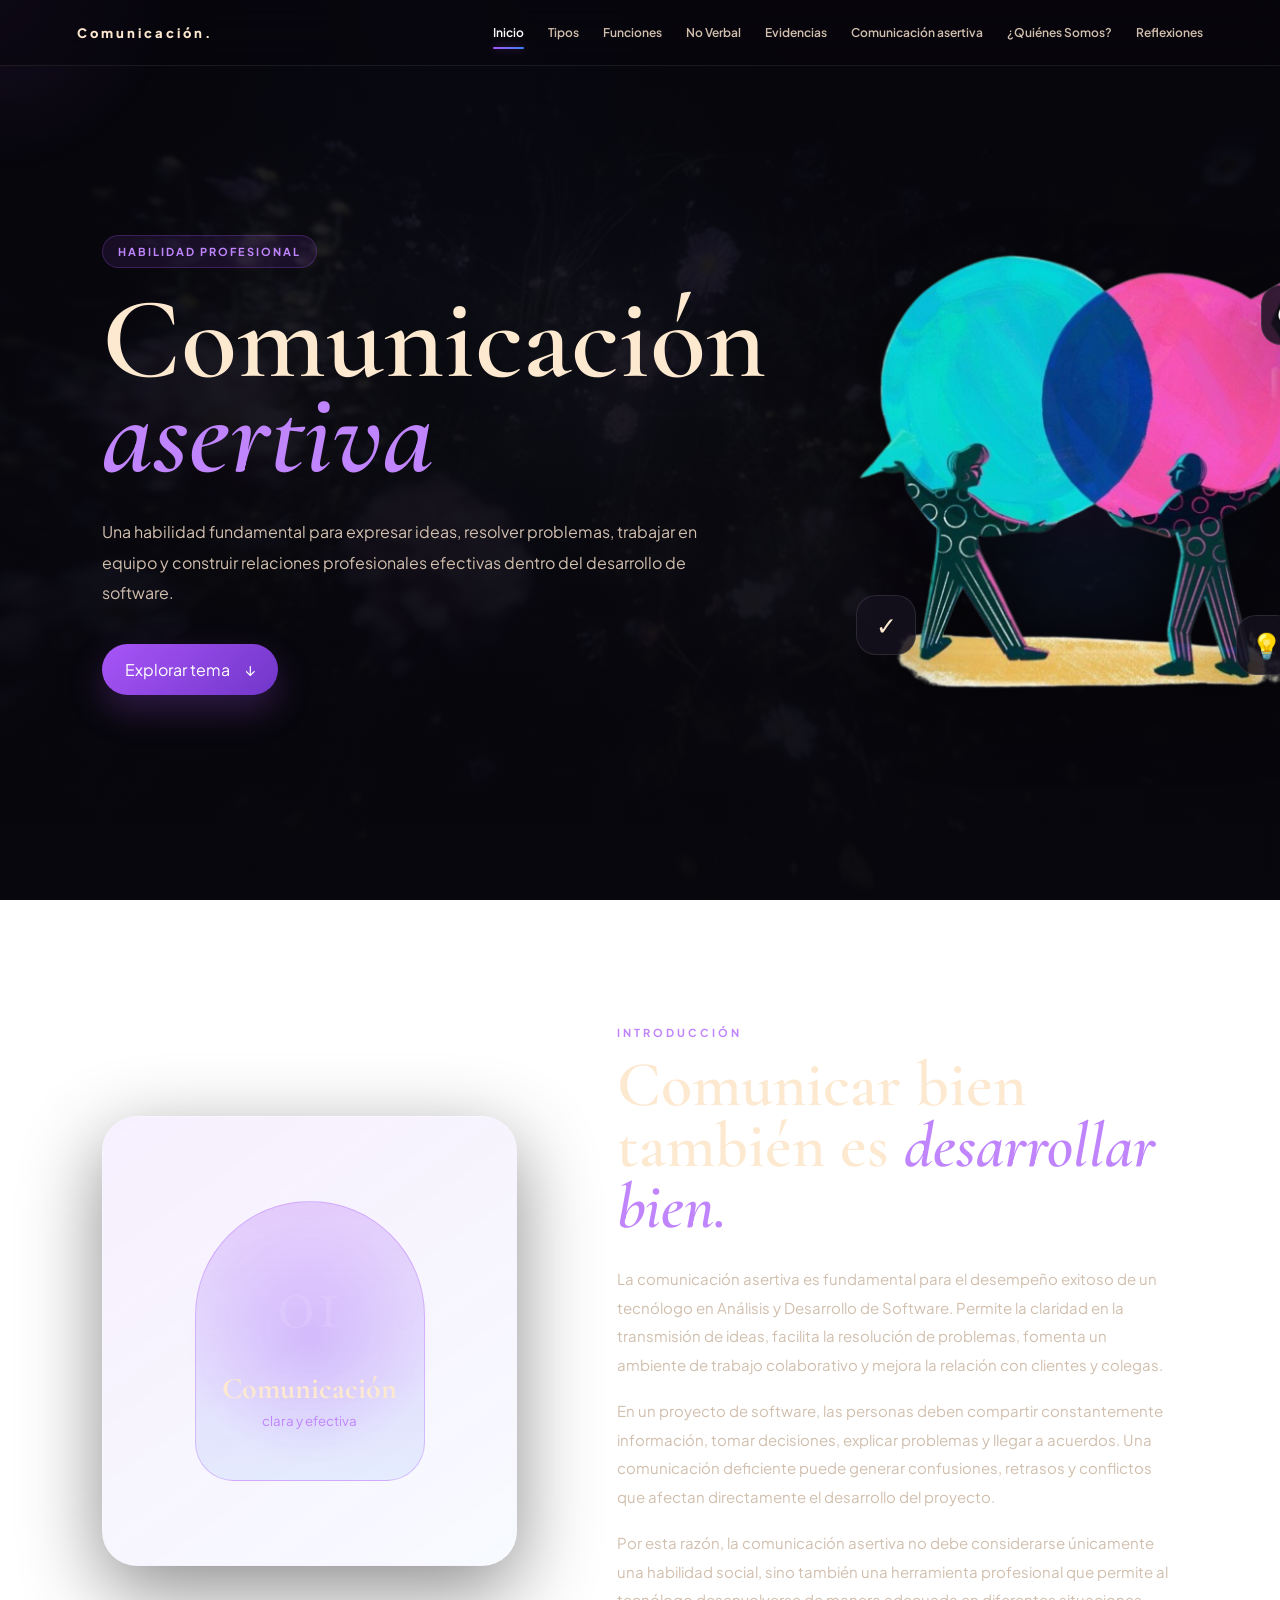
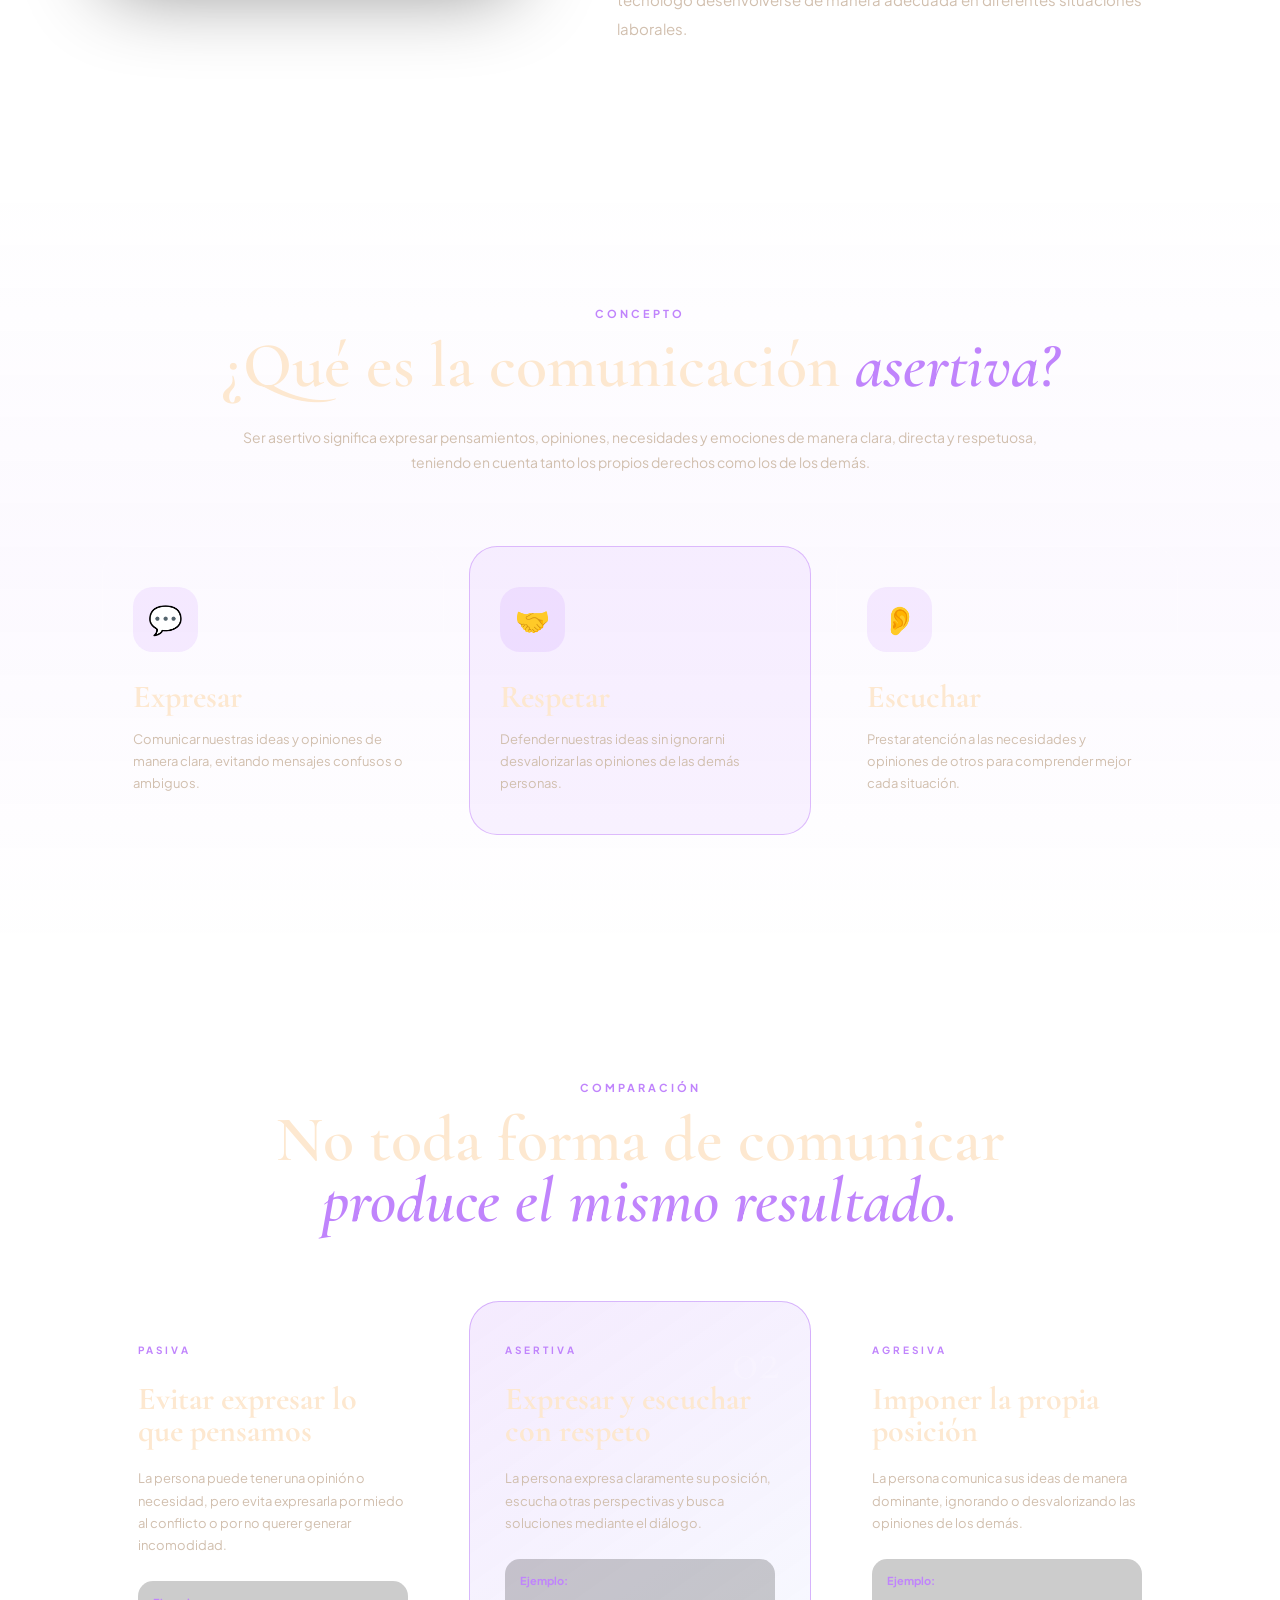
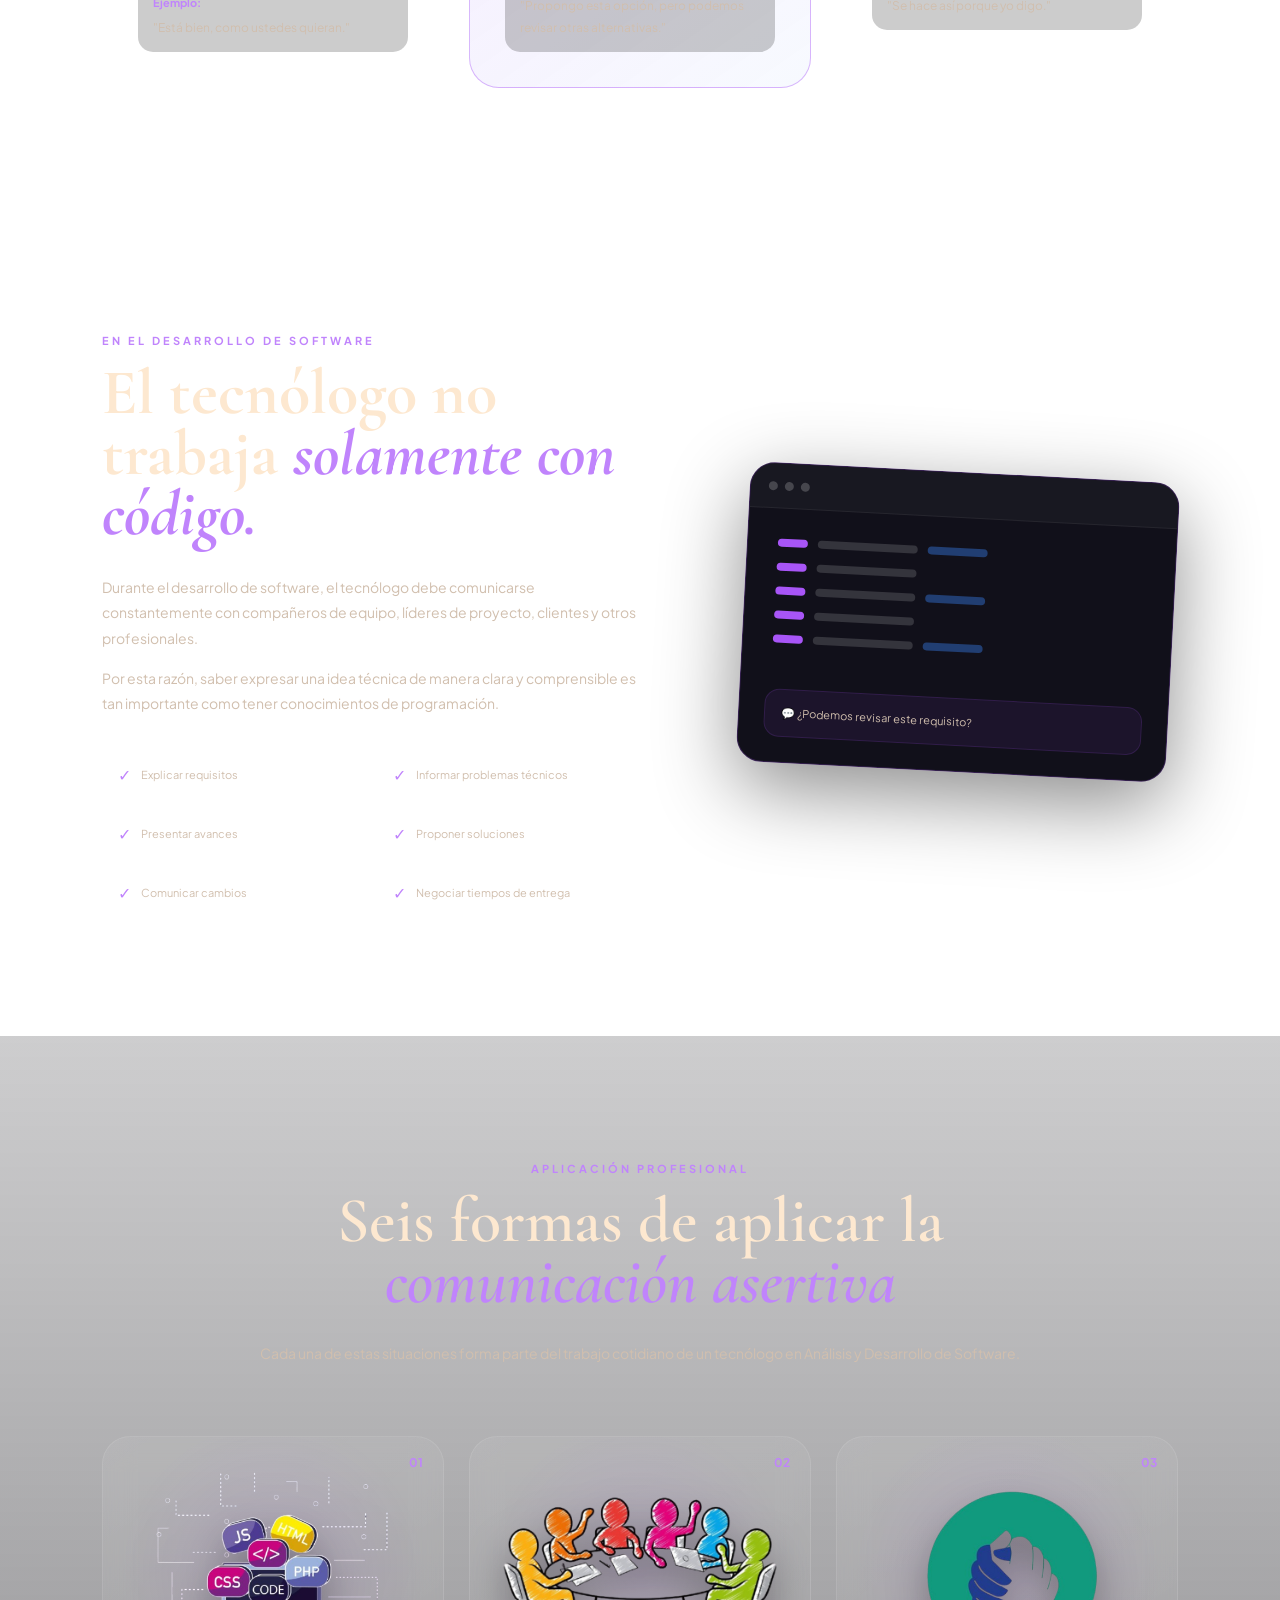
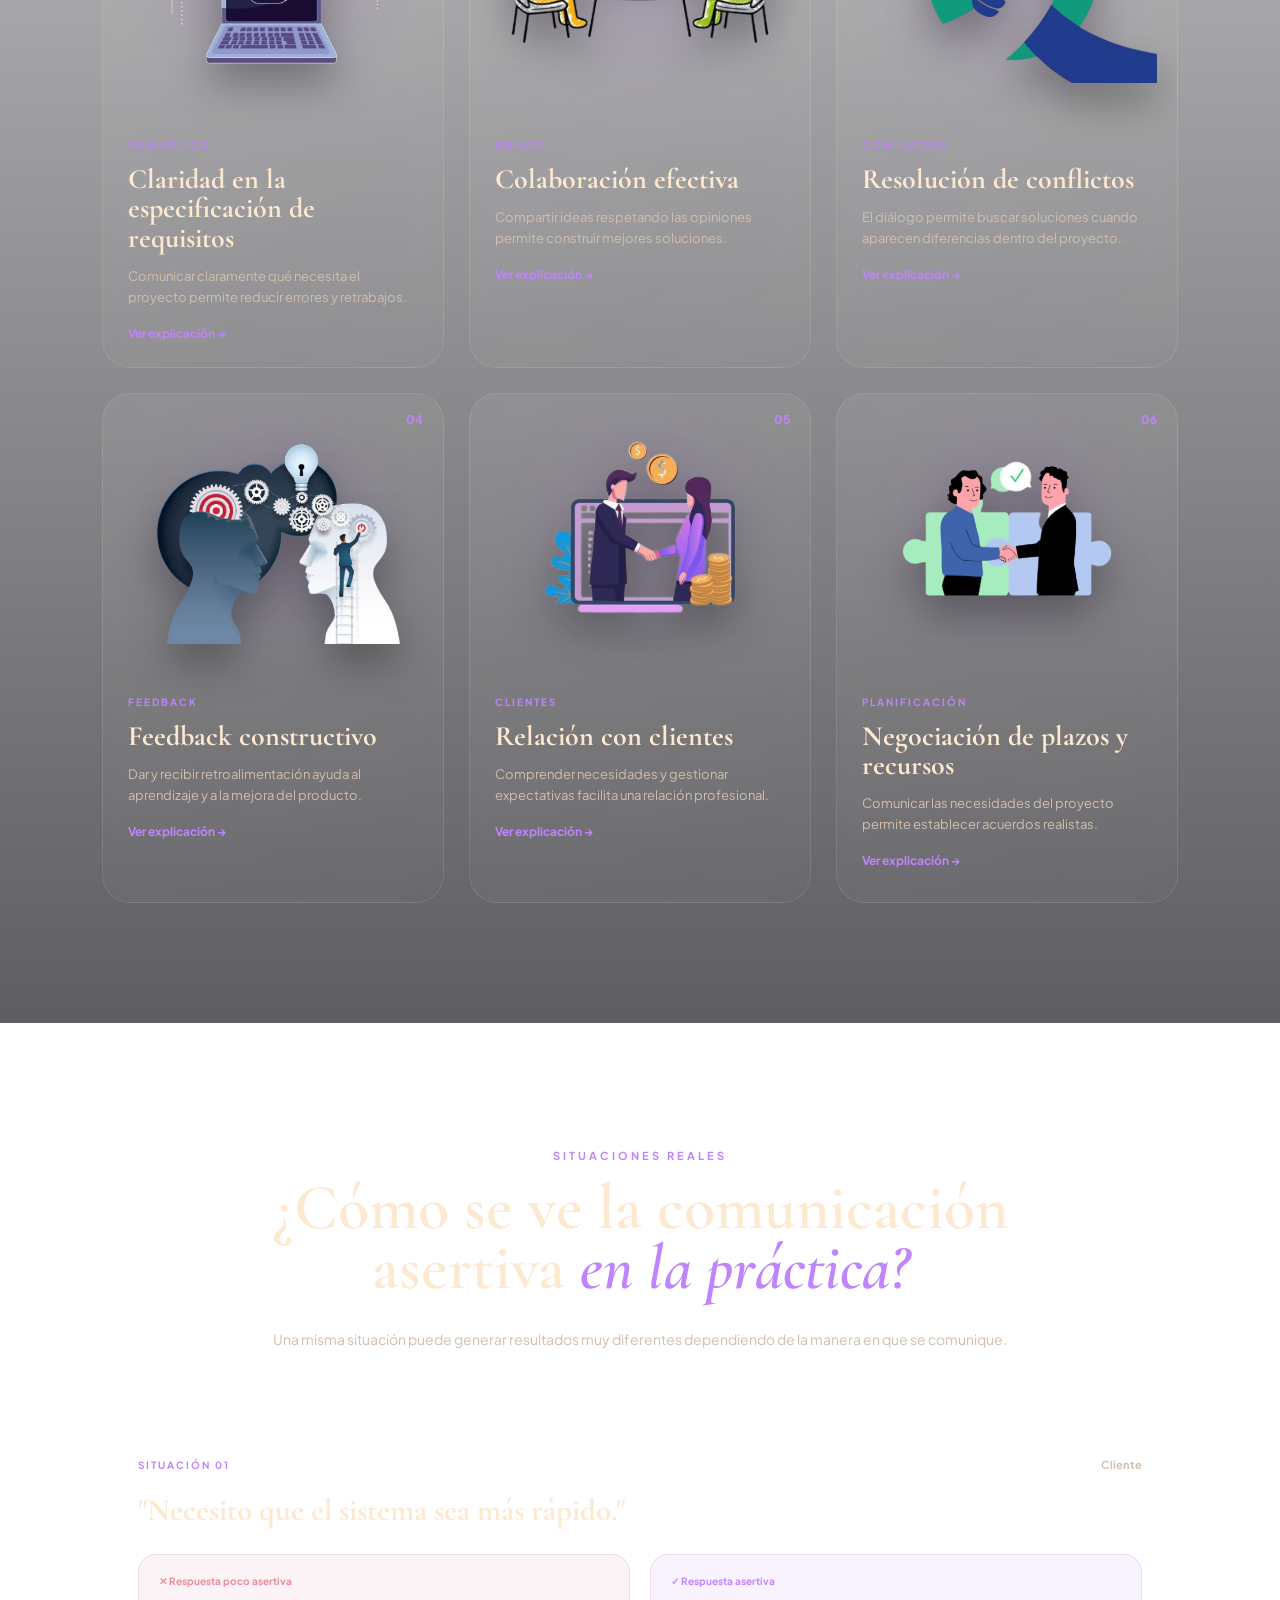
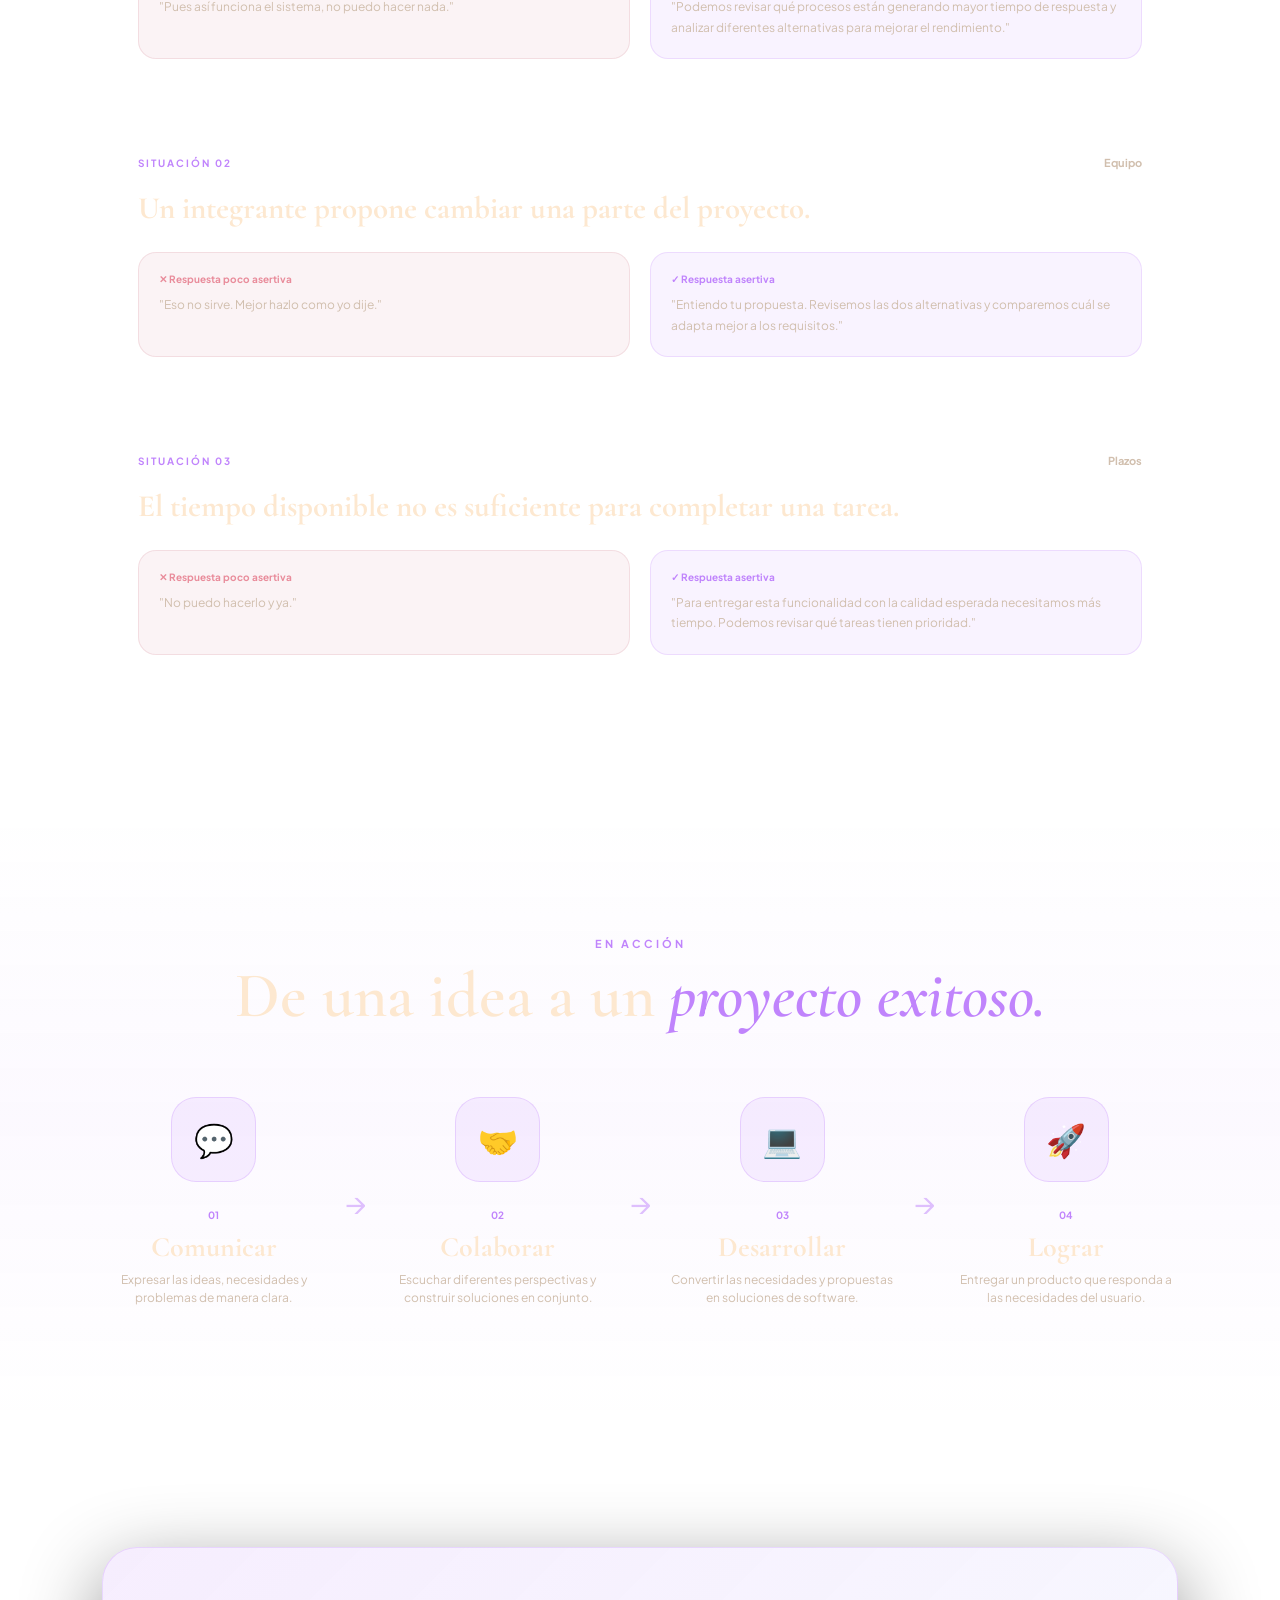
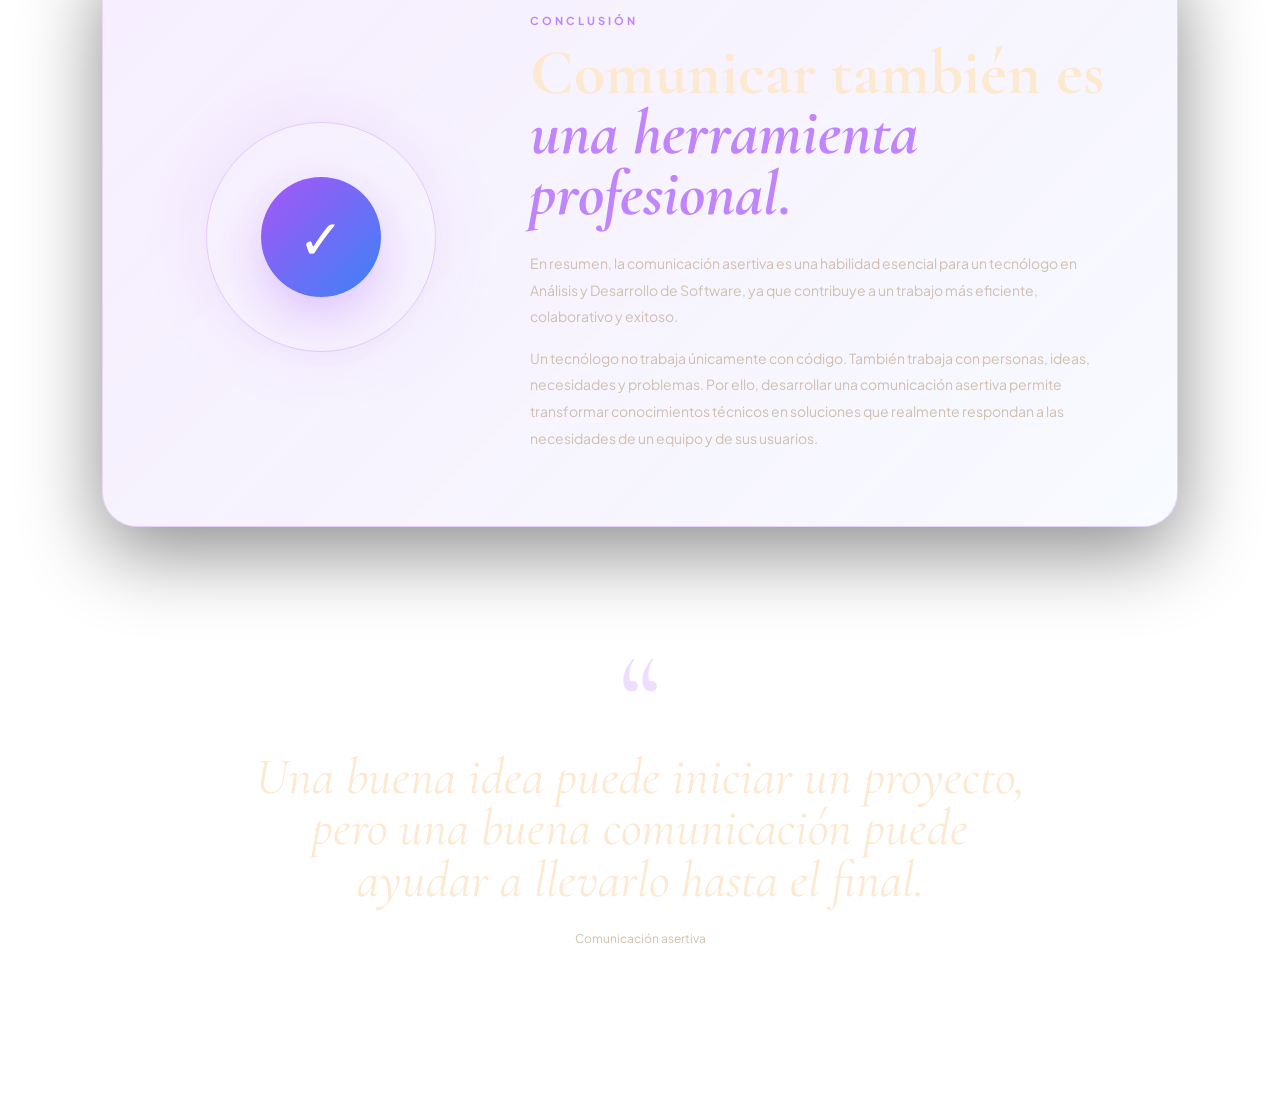
==== comunicacion-asertiva.html @ 0be82aaf "feat:Creacion de  nuevos archivos html, css y js" ====
<!DOCTYPE html>
<html lang="es">

<head>
    <meta charset="UTF-8">
    <meta name="viewport" content="width=device-width, initial-scale=1.0">

    <title>Comunicación Asertiva | Portal de Comunicación</title>

    <link rel="preconnect" href="https://fonts.googleapis.com">
    <link rel="preconnect" href="https://fonts.gstatic.com" crossorigin>

    <link
        href="https://fonts.googleapis.com/css2?family=Cormorant+Garamond:wght@500;600;700&family=Plus+Jakarta+Sans:wght@400;500;600;700&display=swap"
        rel="stylesheet">

    <link rel="stylesheet" href="css/comunicacion-asertiva.css">
</head>

<body>

    <div class="scroll-progress"></div>
    <div class="mouse-glow"></div>


   
    <!-- =====================================================
         NAVBAR
         ===================================================== -->

    <nav class="navbar">

        <a href="index.html" class="logo">
            Comunicación.
        </a>

        <ul class="nav-links">

            <li>
                <a href="#inicio" class="active">
                    Inicio
                </a>
            </li>

            <li>
                <a href="tipos-comunicacion.html">
                    Tipos
                </a>
            </li>

            <li>
                <a href="funciones_lenguaje.html">
                    Funciones
                </a>
            </li>

            <li>
                <a href="comunicacion_noverbal.html">
                    No Verbal
                </a>
            </li>

          
            <li>
                <a href="evidencias.html">
                    Evidencias
                </a>
            </li>
             <li>
                <a href="comunicacion-asertiva.html">
                    Comunicación asertiva
                </a>
            </li>
            <li>
                <a href="quienes_somos.html">
                    ¿Quiénes Somos?
                </a>
            </li>
             <li>
                <a href="reflexiones.html">
                    Reflexiones
                </a>
            </li>

        </ul>

    </nav>

    </header>


    <main>


        <!-- ================= HERO ================= -->

        <section class="hero">

            <div class="hero-content reveal">

                <span class="hero-tag">
                    HABILIDAD PROFESIONAL
                </span>

                <h1>
                    Comunicación
                    <span>asertiva</span>
                </h1>

                <p>
                    Una habilidad fundamental para expresar ideas,
                    resolver problemas, trabajar en equipo y construir
                    relaciones profesionales efectivas dentro del
                    desarrollo de software.
                </p>

                <a href="#introduccion" class="hero-button">
                    Explorar tema
                    <span>↓</span>
                </a>

            </div>


            <div class="hero-visual reveal">

                <div class="hero-glow"></div>

                <div class="hero-image-wrapper">

                    <img
                        src="assets/img/asertiva.png"
                        alt="Comunicación asertiva en un equipo de desarrollo"
                        class="hero-image"
                    >

                </div>

                <div class="floating-element element-one">
                    💬
                </div>

                <div class="floating-element element-two">
                    ✓
                </div>

                <div class="floating-element element-three">
                    💡
                </div>

            </div>

        </section>


        <!-- ================= INTRODUCCIÓN ================= -->

        <section class="intro-section" id="introduccion">

            <div class="intro-image reveal">

                <div class="image-glow"></div>

                <div class="image-placeholder">

                    <span>01</span>

                    <div>
                        <strong>
                            Comunicación
                        </strong>

                        <small>
                            clara y efectiva
                        </small>
                    </div>

                </div>

            </div>


            <div class="intro-text reveal">

                <span class="section-label">
                    INTRODUCCIÓN
                </span>

                <h2>
                    Comunicar bien también es
                    <span>desarrollar bien.</span>
                </h2>

                <p>
                    La comunicación asertiva es fundamental para el desempeño
                    exitoso de un tecnólogo en Análisis y Desarrollo de Software.
                    Permite la claridad en la transmisión de ideas, facilita la
                    resolución de problemas, fomenta un ambiente de trabajo
                    colaborativo y mejora la relación con clientes y colegas.
                </p>

                <p>
                    En un proyecto de software, las personas deben compartir
                    constantemente información, tomar decisiones, explicar
                    problemas y llegar a acuerdos. Una comunicación deficiente
                    puede generar confusiones, retrasos y conflictos que afectan
                    directamente el desarrollo del proyecto.
                </p>

                <p>
                    Por esta razón, la comunicación asertiva no debe considerarse
                    únicamente una habilidad social, sino también una herramienta
                    profesional que permite al tecnólogo desenvolverse de manera
                    adecuada en diferentes situaciones laborales.
                </p>

            </div>

        </section>


        <!-- ================= QUÉ ES ================= -->

        <section class="definition-section">

            <div class="section-heading reveal">

                <span class="section-label">
                    CONCEPTO
                </span>

                <h2>
                    ¿Qué es la comunicación
                    <span>asertiva?</span>
                </h2>

                <p>
                    Ser asertivo significa expresar pensamientos, opiniones,
                    necesidades y emociones de manera clara, directa y respetuosa,
                    teniendo en cuenta tanto los propios derechos como los de los demás.
                </p>

            </div>


            <div class="definition-grid">

                <article class="definition-card reveal">

                    <div class="definition-icon">
                        💬
                    </div>

                    <h3>
                        Expresar
                    </h3>

                    <p>
                        Comunicar nuestras ideas y opiniones de manera clara,
                        evitando mensajes confusos o ambiguos.
                    </p>

                </article>


                <article class="definition-card active-card reveal">

                    <div class="definition-icon">
                        🤝
                    </div>

                    <h3>
                        Respetar
                    </h3>

                    <p>
                        Defender nuestras ideas sin ignorar ni desvalorizar
                        las opiniones de las demás personas.
                    </p>

                </article>


                <article class="definition-card reveal">

                    <div class="definition-icon">
                        👂
                    </div>

                    <h3>
                        Escuchar
                    </h3>

                    <p>
                        Prestar atención a las necesidades y opiniones de otros
                        para comprender mejor cada situación.
                    </p>

                </article>

            </div>

        </section>


        <!-- ================= TIPOS ================= -->

        <section class="communication-types">

            <div class="section-heading reveal">

                <span class="section-label">
                    COMPARACIÓN
                </span>

                <h2>
                    No toda forma de comunicar
                    <span>produce el mismo resultado.</span>
                </h2>

            </div>


            <div class="types-grid">

                <article class="type-card passive reveal">

                    <div class="type-number">
                        01
                    </div>

                    <span class="type-label">
                        PASIVA
                    </span>

                    <h3>
                        Evitar expresar lo que pensamos
                    </h3>

                    <p>
                        La persona puede tener una opinión o necesidad,
                        pero evita expresarla por miedo al conflicto o
                        por no querer generar incomodidad.
                    </p>

                    <div class="type-example">

                        <strong>
                            Ejemplo:
                        </strong>

                        <span>
                            "Está bien, como ustedes quieran."
                        </span>

                    </div>

                </article>


                <article class="type-card assertive reveal">

                    <div class="type-number">
                        02
                    </div>

                    <span class="type-label">
                        ASERTIVA
                    </span>

                    <h3>
                        Expresar y escuchar con respeto
                    </h3>

                    <p>
                        La persona expresa claramente su posición,
                        escucha otras perspectivas y busca soluciones
                        mediante el diálogo.
                    </p>

                    <div class="type-example">

                        <strong>
                            Ejemplo:
                        </strong>

                        <span>
                            "Propongo esta opción, pero podemos revisar
                            otras alternativas."
                        </span>

                    </div>

                </article>


                <article class="type-card aggressive reveal">

                    <div class="type-number">
                        03
                    </div>

                    <span class="type-label">
                        AGRESIVA
                    </span>

                    <h3>
                        Imponer la propia posición
                    </h3>

                    <p>
                        La persona comunica sus ideas de manera dominante,
                        ignorando o desvalorizando las opiniones de los demás.
                    </p>

                    <div class="type-example">

                        <strong>
                            Ejemplo:
                        </strong>

                        <span>
                            "Se hace así porque yo digo."
                        </span>

                    </div>

                </article>

            </div>

        </section>


        <!-- ================= SOFTWARE ================= -->

        <section class="software-section">

            <div class="software-content reveal">

                <span class="section-label">
                    EN EL DESARROLLO DE SOFTWARE
                </span>

                <h2>
                    El tecnólogo no trabaja
                    <span>solamente con código.</span>
                </h2>

                <p>
                    Durante el desarrollo de software, el tecnólogo debe
                    comunicarse constantemente con compañeros de equipo,
                    líderes de proyecto, clientes y otros profesionales.
                </p>

                <p>
                    Por esta razón, saber expresar una idea técnica de manera
                    clara y comprensible es tan importante como tener
                    conocimientos de programación.
                </p>

                <div class="software-list">

                    <div>
                        <span>✓</span>
                        <p>Explicar requisitos</p>
                    </div>

                    <div>
                        <span>✓</span>
                        <p>Informar problemas técnicos</p>
                    </div>

                    <div>
                        <span>✓</span>
                        <p>Presentar avances</p>
                    </div>

                    <div>
                        <span>✓</span>
                        <p>Proponer soluciones</p>
                    </div>

                    <div>
                        <span>✓</span>
                        <p>Comunicar cambios</p>
                    </div>

                    <div>
                        <span>✓</span>
                        <p>Negociar tiempos de entrega</p>
                    </div>

                </div>

            </div>


            <div class="software-visual reveal">

                <div class="code-window">

                    <div class="window-header">

                        <span></span>
                        <span></span>
                        <span></span>

                    </div>

                    <div class="code-lines">

                        <div>
                            <i></i>
                            <b></b>
                            <em></em>
                        </div>

                        <div>
                            <i></i>
                            <b></b>
                        </div>

                        <div>
                            <i></i>
                            <b></b>
                            <em></em>
                        </div>

                        <div>
                            <i></i>
                            <b></b>
                        </div>

                        <div>
                            <i></i>
                            <b></b>
                            <em></em>
                        </div>

                    </div>

                    <div class="code-message">
                        💬 ¿Podemos revisar este requisito?
                    </div>

                </div>

            </div>

        </section>


        <!-- ================= BENEFICIOS ================= -->

        <section class="benefits-section">

            <div class="section-heading reveal">

                <span class="section-label">
                    APLICACIÓN PROFESIONAL
                </span>

                <h2>
                    Seis formas de aplicar la
                    <span>comunicación asertiva</span>
                </h2>

                <p>
                    Cada una de estas situaciones forma parte del trabajo
                    cotidiano de un tecnólogo en Análisis y Desarrollo de Software.
                </p>

            </div>


            <div class="benefits-grid">


                <!-- 01 -->

                <article
                    class="benefit-card reveal"
                    data-index="0"
                >

                    <div class="card-number">
                        01
                    </div>

                    <div class="card-image">

                        <img
                            src="assets/img/requisitos.png"
                            alt="Claridad en los requisitos"
                        >

                    </div>

                    <div class="card-content">

                        <span>
                            REQUISITOS
                        </span>

                        <h3>
                            Claridad en la especificación de requisitos
                        </h3>

                        <p>
                            Comunicar claramente qué necesita el proyecto
                            permite reducir errores y retrabajos.
                        </p>

                        <button class="open-card">
                            Ver explicación →
                        </button>

                    </div>

                </article>


                <!-- 02 -->

                <article
                    class="benefit-card reveal"
                    data-index="1"
                >

                    <div class="card-number">
                        02
                    </div>

                    <div class="card-image">

                        <img
                            src="assets/img/colaboracion.png"
                            alt="Colaboración efectiva"
                        >

                    </div>

                    <div class="card-content">

                        <span>
                            EQUIPO
                        </span>

                        <h3>
                            Colaboración efectiva
                        </h3>

                        <p>
                            Compartir ideas respetando las opiniones
                            permite construir mejores soluciones.
                        </p>

                        <button class="open-card">
                            Ver explicación →
                        </button>

                    </div>

                </article>


                <!-- 03 -->

                <article
                    class="benefit-card reveal"
                    data-index="2"
                >

                    <div class="card-number">
                        03
                    </div>

                    <div class="card-image">

                        <img
                            src="assets/img/conflictos.png"
                            alt="Resolución de conflictos"
                        >

                    </div>

                    <div class="card-content">

                        <span>
                            CONFLICTOS
                        </span>

                        <h3>
                            Resolución de conflictos
                        </h3>

                        <p>
                            El diálogo permite buscar soluciones cuando
                            aparecen diferencias dentro del proyecto.
                        </p>

                        <button class="open-card">
                            Ver explicación →
                        </button>

                    </div>

                </article>


                <!-- 04 -->

                <article
                    class="benefit-card reveal"
                    data-index="3"
                >

                    <div class="card-number">
                        04
                    </div>

                    <div class="card-image">

                        <img
                            src="assets/img/feedback.png"
                            alt="Feedback constructivo"
                        >

                    </div>

                    <div class="card-content">

                        <span>
                            FEEDBACK
                        </span>

                        <h3>
                            Feedback constructivo
                        </h3>

                        <p>
                            Dar y recibir retroalimentación ayuda al
                            aprendizaje y a la mejora del producto.
                        </p>

                        <button class="open-card">
                            Ver explicación →
                        </button>

                    </div>

                </article>


                <!-- 05 -->

                <article
                    class="benefit-card reveal"
                    data-index="4"
                >

                    <div class="card-number">
                        05
                    </div>

                    <div class="card-image">

                        <img
                            src="assets/img/clientes.png"
                            alt="Relación con clientes"
                        >

                    </div>

                    <div class="card-content">

                        <span>
                            CLIENTES
                        </span>

                        <h3>
                            Relación con clientes
                        </h3>

                        <p>
                            Comprender necesidades y gestionar expectativas
                            facilita una relación profesional.
                        </p>

                        <button class="open-card">
                            Ver explicación →
                        </button>

                    </div>

                </article>


                <!-- 06 -->

                <article
                    class="benefit-card reveal"
                    data-index="5"
                >

                    <div class="card-number">
                        06
                    </div>

                    <div class="card-image">

                        <img
                            src="assets/img/recursos.png"
                            alt="Negociación de plazos y recursos"
                        >

                    </div>

                    <div class="card-content">

                        <span>
                            PLANIFICACIÓN
                        </span>

                        <h3>
                            Negociación de plazos y recursos
                        </h3>

                        <p>
                            Comunicar las necesidades del proyecto permite
                            establecer acuerdos realistas.
                        </p>

                        <button class="open-card">
                            Ver explicación →
                        </button>

                    </div>

                </article>

            </div>

        </section>


        <!-- ================= EJEMPLOS ================= -->

        <section class="examples-section">

            <div class="section-heading reveal">

                <span class="section-label">
                    SITUACIONES REALES
                </span>

                <h2>
                    ¿Cómo se ve la comunicación asertiva
                    <span>en la práctica?</span>
                </h2>

                <p>
                    Una misma situación puede generar resultados muy diferentes
                    dependiendo de la manera en que se comunique.
                </p>

            </div>


            <div class="examples-container">


                <article class="example-card reveal">

                    <div class="example-header">

                        <span>
                            SITUACIÓN 01
                        </span>

                        <strong>
                            Cliente
                        </strong>

                    </div>

                    <h3>
                        "Necesito que el sistema sea más rápido."
                    </h3>

                    <div class="example-comparison">

                        <div class="bad-example">

                            <span>
                                ✕ Respuesta poco asertiva
                            </span>

                            <p>
                                "Pues así funciona el sistema,
                                no puedo hacer nada."
                            </p>

                        </div>

                        <div class="good-example">

                            <span>
                                ✓ Respuesta asertiva
                            </span>

                            <p>
                                "Podemos revisar qué procesos están
                                generando mayor tiempo de respuesta
                                y analizar diferentes alternativas
                                para mejorar el rendimiento."
                            </p>

                        </div>

                    </div>

                </article>


                <article class="example-card reveal">

                    <div class="example-header">

                        <span>
                            SITUACIÓN 02
                        </span>

                        <strong>
                            Equipo
                        </strong>

                    </div>

                    <h3>
                        Un integrante propone cambiar una parte del proyecto.
                    </h3>

                    <div class="example-comparison">

                        <div class="bad-example">

                            <span>
                                ✕ Respuesta poco asertiva
                            </span>

                            <p>
                                "Eso no sirve. Mejor hazlo como yo dije."
                            </p>

                        </div>

                        <div class="good-example">

                            <span>
                                ✓ Respuesta asertiva
                            </span>

                            <p>
                                "Entiendo tu propuesta. Revisemos las dos
                                alternativas y comparemos cuál se adapta
                                mejor a los requisitos."
                            </p>

                        </div>

                    </div>

                </article>


                <article class="example-card reveal">

                    <div class="example-header">

                        <span>
                            SITUACIÓN 03
                        </span>

                        <strong>
                            Plazos
                        </strong>

                    </div>

                    <h3>
                        El tiempo disponible no es suficiente para completar una tarea.
                    </h3>

                    <div class="example-comparison">

                        <div class="bad-example">

                            <span>
                                ✕ Respuesta poco asertiva
                            </span>

                            <p>
                                "No puedo hacerlo y ya."
                            </p>

                        </div>

                        <div class="good-example">

                            <span>
                                ✓ Respuesta asertiva
                            </span>

                            <p>
                                "Para entregar esta funcionalidad con
                                la calidad esperada necesitamos más tiempo.
                                Podemos revisar qué tareas tienen prioridad."
                            </p>

                        </div>

                    </div>

                </article>

            </div>

        </section>


        <!-- ================= PROCESO ================= -->

        <section class="process-section">

            <div class="section-heading reveal">

                <span class="section-label">
                    EN ACCIÓN
                </span>

                <h2>
                    De una idea a un
                    <span>proyecto exitoso.</span>
                </h2>

            </div>


            <div class="process-line">

                <div class="process-item reveal">

                    <div class="process-icon">
                        💬
                    </div>

                    <span>
                        01
                    </span>

                    <h3>
                        Comunicar
                    </h3>

                    <p>
                        Expresar las ideas, necesidades y problemas
                        de manera clara.
                    </p>

                </div>


                <div class="process-arrow">
                    →
                </div>


                <div class="process-item reveal">

                    <div class="process-icon">
                        🤝
                    </div>

                    <span>
                        02
                    </span>

                    <h3>
                        Colaborar
                    </h3>

                    <p>
                        Escuchar diferentes perspectivas y construir
                        soluciones en conjunto.
                    </p>

                </div>


                <div class="process-arrow">
                    →
                </div>


                <div class="process-item reveal">

                    <div class="process-icon">
                        💻
                    </div>

                    <span>
                        03
                    </span>

                    <h3>
                        Desarrollar
                    </h3>

                    <p>
                        Convertir las necesidades y propuestas
                        en soluciones de software.
                    </p>

                </div>


                <div class="process-arrow">
                    →
                </div>


                <div class="process-item reveal">

                    <div class="process-icon">
                        🚀
                    </div>

                    <span>
                        04
                    </span>

                    <h3>
                        Lograr
                    </h3>

                    <p>
                        Entregar un producto que responda a las
                        necesidades del usuario.
                    </p>

                </div>

            </div>

        </section>


        <!-- ================= CONCLUSIÓN ================= -->

        <section class="conclusion-section reveal">

            <div class="conclusion-card">

                <div class="conclusion-visual">

                    <div class="success-orbit">

                        <div class="success-check">
                            ✓
                        </div>

                    </div>

                </div>


                <div class="conclusion-content">

                    <span class="section-label">
                        CONCLUSIÓN
                    </span>

                    <h2>
                        Comunicar también es
                        <span>una herramienta profesional.</span>
                    </h2>

                    <p>
                        En resumen, la comunicación asertiva es una habilidad
                        esencial para un tecnólogo en Análisis y Desarrollo
                        de Software, ya que contribuye a un trabajo más
                        eficiente, colaborativo y exitoso.
                    </p>

                    <p>
                        Un tecnólogo no trabaja únicamente con código.
                        También trabaja con personas, ideas, necesidades
                        y problemas. Por ello, desarrollar una comunicación
                        asertiva permite transformar conocimientos técnicos
                        en soluciones que realmente respondan a las
                        necesidades de un equipo y de sus usuarios.
                    </p>

                </div>

            </div>

        </section>


        <!-- ================= FRASE FINAL ================= -->

        <section class="quote-section reveal">

            <div class="quote-mark">
                “
            </div>

            <p>
                Una buena idea puede iniciar un proyecto,
                pero una buena comunicación puede ayudar
                a llevarlo hasta el final.
            </p>

            <span>
                Comunicación asertiva
            </span>

        </section>

    </main>


    <!-- ================= MODAL ================= -->

    <div class="modal" id="benefitModal">

        <div class="modal-overlay"></div>

        <div class="modal-box">

            <button
                class="modal-close"
                id="modalClose"
                aria-label="Cerrar"
            >
                ×
            </button>

            <span
                class="modal-number"
                id="modalNumber"
            >
                01
            </span>

            <span
                class="modal-category"
                id="modalCategory"
            >
                REQUISITOS
            </span>

            <h2 id="modalTitle">
                Título
            </h2>

            <div class="modal-divider"></div>

            <p id="modalText">
                Texto
            </p>

            <div class="modal-tip">

                <span>
                    💡
                </span>

                <p>
                    La comunicación clara permite que las ideas
                    puedan convertirse en soluciones concretas.
                </p>

            </div>

        </div>

    </div>


    <script src="js/comunicacion-asertiva.js"></script>

</body>

</html>
---- css/comunicacion-asertiva.css ----
/* =========================================
   VARIABLES
========================================= */

:root {
    --purple: #a855f7;
    --purple-light: #c084fc;
    --blue: #3b82f6;

    --cream: #fde8d0;
    --cream-muted: #d1bfae;

    --background: #08070d;
    --background-two: #100d18;

    --glass: rgba(20, 17, 30, 0.72);
    --border: rgba(255, 255, 255, 0.1);

    --shadow: 0 25px 80px rgba(0, 0, 0, 0.45);
}


/* =========================================
   RESET
========================================= */

* {
    margin: 0;
    padding: 0;
    box-sizing: border-box;
}

html {
    scroll-behavior: smooth;
}

body {
    min-height: 100vh;

    font-family: "Plus Jakarta Sans", sans-serif;

    color: var(--cream);

    background:
        linear-gradient(
            rgba(8, 7, 13, 0.88),
            rgba(8, 7, 13, 0.96)
        ),
        url("../assets/img/fonde.jpg");

    background-size: cover;
    background-position: center;
    background-attachment: fixed;

    overflow-x: hidden;
}


/* =========================================
   PROGRESO
========================================= */

.scroll-progress {
    position: fixed;

    top: 0;
    left: 0;

    width: 0%;
    height: 3px;

    background: linear-gradient(
        90deg,
        var(--purple),
        var(--blue)
    );

    z-index: 9999;
}


/* =========================================
   MOUSE
========================================= */

.mouse-glow {
    position: fixed;

    width: 350px;
    height: 350px;

    border-radius: 50%;

    background:
        radial-gradient(
            circle,
            rgba(168, 85, 247, 0.09),
            transparent 70%
        );

    pointer-events: none;

    transform: translate(-50%, -50%);

    z-index: 0;
}


/* =========================================
   NAVBAR
========================================= */

.navbar {
    position: fixed;

    top: 0;
    left: 0;

    width: 100%;

    padding: 20px 6%;

    display: flex;
    justify-content: space-between;
    align-items: center;

    z-index: 1000;

    background: rgba(8, 7, 13, 0.55);

    backdrop-filter: blur(18px);

    border-bottom: 1px solid rgba(255,255,255,0.05);
}

.nav-logo {
    color: var(--cream);

    font-size: 13px;

    font-weight: 700;

    letter-spacing: 3px;
}

.nav-links {
    display: flex;

    align-items: center;

    gap: 24px;
}

.nav-links a {
    position: relative;

    color: var(--cream-muted);

    text-decoration: none;

    font-size: 12px;

    font-weight: 600;

    transition: .3s;
}

.nav-links a:hover,
.nav-links a.active {
    color: white;
}

.nav-links a::after {
    content: "";

    position: absolute;

    bottom: -7px;
    left: 0;

    width: 0;
    height: 2px;

    background: var(--purple);

    transition: .3s;
}

.nav-links a:hover::after,
.nav-links a.active::after {
    width: 100%;
}


/* =========================================
   GENERAL
========================================= */

main {
    position: relative;
    z-index: 1;
}

section {
    padding: 120px 8%;
}

.section-label {
    display: inline-block;

    margin-bottom: 16px;

    color: var(--purple-light);

    font-size: 11px;

    font-weight: 700;

    letter-spacing: 3px;
}


/* =========================================
   HERO
========================================= */

.hero {
    min-height: 100vh;

    padding-top: 150px;

    display: grid;

    grid-template-columns: 1fr 1fr;

    align-items: center;

    gap: 60px;
}

.hero-content {
    max-width: 680px;
}

.hero-tag {
    display: inline-block;

    padding: 9px 15px;

    margin-bottom: 25px;

    border-radius: 50px;

    background: rgba(168,85,247,.1);

    border: 1px solid rgba(168,85,247,.25);

    color: var(--purple-light);

    font-size: 11px;

    font-weight: 700;

    letter-spacing: 2px;
}

.hero h1 {
    font-family: "Cormorant Garamond", serif;

    font-size: clamp(70px, 9vw, 130px);

    line-height: .82;

    font-weight: 600;

    margin-bottom: 35px;
}

.hero h1 span {
    display: block;

    color: var(--purple-light);

    font-style: italic;
}

.hero p {
    max-width: 600px;

    color: var(--cream-muted);

    line-height: 1.9;

    font-size: 16px;

    margin-bottom: 35px;
}

.hero-button {
    display: inline-flex;

    align-items: center;

    gap: 15px;

    padding: 15px 23px;

    border-radius: 50px;

    color: white;

    text-decoration: none;

    background:
        linear-gradient(
            135deg,
            var(--purple),
            #7136c9
        );

    box-shadow:
        0 15px 35px rgba(168,85,247,.25);

    transition: .3s;
}

.hero-button:hover {
    transform: translateY(-4px);

    box-shadow:
        0 20px 45px rgba(168,85,247,.4);
}


/* =========================================
   HERO IMAGE
========================================= */

.hero-visual {
    position: relative;

    min-height: 500px;

    display: flex;

    justify-content: center;

    align-items: center;
}

.hero-glow {
    position: absolute;

    width: 400px;
    height: 400px;

    border-radius: 50%;

    background:
        radial-gradient(
            circle,
            rgba(168,85,247,.2),
            rgba(59,130,246,.08),
            transparent 70%
        );

    filter: blur(10px);
}

.hero-image-wrapper {
    position: relative;

    width: 520px;
    height: 480px;

    display: flex;

    justify-content: center;
    align-items: center;
}

.hero-image {
    width: 100%;
    height: 100%;

    object-fit: contain;

    filter:
        drop-shadow(
            0 25px 35px rgba(0,0,0,.45)
        );

    animation: floating 5s ease-in-out infinite;

    transition: .5s;
}

.hero-image:hover {
    transform: scale(1.04);
}

.floating-element {
    position: absolute;

    width: 60px;
    height: 60px;

    display: flex;

    align-items: center;
    justify-content: center;

    border-radius: 20px;

    background: rgba(20,17,30,.85);

    border: 1px solid rgba(255,255,255,.1);

    box-shadow: var(--shadow);

    font-size: 25px;

    animation: floating 4s ease-in-out infinite;
}

.element-one {
    top: 70px;
    right: 25px;
}

.element-two {
    bottom: 60px;
    left: 30px;

    animation-delay: 1s;
}

.element-three {
    bottom: 40px;
    right: 50px;

    animation-delay: 2s;
}


/* =========================================
   INTRO
========================================= */

.intro-section {
    display: grid;

    grid-template-columns: .85fr 1.15fr;

    gap: 100px;

    align-items: center;
}

.intro-image {
    position: relative;

    min-height: 450px;

    display: flex;

    justify-content: center;
    align-items: center;

    overflow: hidden;

    border-radius: 35px;

    background:
        linear-gradient(
            145deg,
            rgba(168,85,247,.09),
            rgba(59,130,246,.04)
        );

    border: 1px solid var(--border);

    box-shadow: var(--shadow);
}

.image-glow {
    position: absolute;

    width: 250px;
    height: 250px;

    border-radius: 50%;

    background:
        radial-gradient(
            circle,
            rgba(168,85,247,.25),
            transparent 70%
        );
}

.image-placeholder {
    position: relative;

    width: 230px;
    height: 280px;

    display: flex;

    flex-direction: column;

    justify-content: center;
    align-items: center;

    gap: 20px;

    border-radius: 120px 120px 40px 40px;

    background:
        linear-gradient(
            180deg,
            rgba(168,85,247,.25),
            rgba(59,130,246,.1)
        );

    border: 1px solid rgba(168,85,247,.3);

    text-align: center;
}

.image-placeholder span {
    font-family: "Cormorant Garamond", serif;

    font-size: 80px;

    color: rgba(255,255,255,.1);
}

.image-placeholder strong {
    display: block;

    font-family: "Cormorant Garamond", serif;

    font-size: 30px;
}

.image-placeholder small {
    display: block;

    margin-top: 5px;

    color: var(--purple-light);
}

.intro-text h2,
.section-heading h2 {
    font-family: "Cormorant Garamond", serif;

    font-size: clamp(45px, 5vw, 72px);

    line-height: .95;

    font-weight: 600;

    margin-bottom: 28px;
}

.intro-text h2 span,
.section-heading h2 span {
    color: var(--purple-light);

    font-style: italic;
}

.intro-text p {
    color: var(--cream-muted);

    line-height: 1.9;

    font-size: 15px;

    margin-bottom: 18px;
}


/* =========================================
   DEFINITION
========================================= */

.definition-section {
    background:
        linear-gradient(
            180deg,
            transparent,
            rgba(168,85,247,.035),
            transparent
        );
}

.section-heading {
    max-width: 850px;

    margin: 0 auto 70px;

    text-align: center;
}

.section-heading p {
    color: var(--cream-muted);

    line-height: 1.8;

    font-size: 14px;
}

.definition-grid {
    max-width: 1100px;

    margin: auto;

    display: grid;

    grid-template-columns: repeat(3, 1fr);

    gap: 25px;
}

.definition-card {
    padding: 40px 30px;

    min-height: 280px;

    border-radius: 28px;

    background:
        rgba(255,255,255,.035);

    border: 1px solid var(--border);

    transition: .4s;
}

.definition-card:hover,
.definition-card.active-card {
    transform: translateY(-8px);

    border-color: rgba(168,85,247,.35);

    background:
        rgba(168,85,247,.07);
}

.definition-icon {
    width: 65px;
    height: 65px;

    display: flex;

    align-items: center;
    justify-content: center;

    margin-bottom: 25px;

    border-radius: 20px;

    background: rgba(168,85,247,.1);

    font-size: 28px;
}

.definition-card h3 {
    font-family: "Cormorant Garamond", serif;

    font-size: 32px;

    margin-bottom: 12px;
}

.definition-card p {
    color: var(--cream-muted);

    line-height: 1.7;

    font-size: 13px;
}


/* =========================================
   TIPOS
========================================= */

.types-grid {
    max-width: 1150px;

    margin: auto;

    display: grid;

    grid-template-columns: repeat(3, 1fr);

    gap: 25px;
}

.type-card {
    position: relative;

    padding: 35px;

    min-height: 380px;

    border-radius: 30px;

    background: rgba(255,255,255,.035);

    border: 1px solid var(--border);

    overflow: hidden;

    transition: .4s;
}

.type-card:hover {
    transform: translateY(-8px);
}

.type-card.assertive {
    border-color: rgba(168,85,247,.4);

    background:
        linear-gradient(
            145deg,
            rgba(168,85,247,.12),
            rgba(59,130,246,.04)
        );
}

.type-number {
    position: absolute;

    top: 25px;
    right: 30px;

    color: rgba(255,255,255,.15);

    font-family: "Cormorant Garamond", serif;

    font-size: 55px;
}

.type-label {
    color: var(--purple-light);

    font-size: 10px;

    font-weight: 700;

    letter-spacing: 3px;
}

.type-card h3 {
    margin-top: 25px;

    font-family: "Cormorant Garamond", serif;

    font-size: 32px;

    line-height: 1;
}

.type-card > p {
    margin-top: 20px;

    color: var(--cream-muted);

    line-height: 1.7;

    font-size: 13px;
}

.type-example {
    margin-top: 25px;

    padding: 15px;

    border-radius: 15px;

    background: rgba(0,0,0,.2);
}

.type-example strong {
    display: block;

    color: var(--purple-light);

    font-size: 11px;

    margin-bottom: 6px;
}

.type-example span {
    color: var(--cream-muted);

    font-size: 12px;

    line-height: 1.5;
}


/* =========================================
   SOFTWARE
========================================= */

.software-section {
    display: grid;

    grid-template-columns: 1.1fr .9fr;

    align-items: center;

    gap: 100px;
}

.software-content h2 {
    font-family: "Cormorant Garamond", serif;

    font-size: clamp(45px, 5vw, 72px);

    line-height: .95;

    margin-bottom: 30px;
}

.software-content h2 span {
    color: var(--purple-light);

    font-style: italic;
}

.software-content > p {
    color: var(--cream-muted);

    font-size: 14px;

    line-height: 1.8;

    margin-bottom: 15px;
}

.software-list {
    margin-top: 35px;

    display: grid;

    grid-template-columns: repeat(2, 1fr);

    gap: 12px;
}

.software-list div {
    display: flex;

    align-items: center;

    gap: 10px;

    padding: 12px 15px;

    border-radius: 12px;

    background: rgba(255,255,255,.035);

    border: 1px solid rgba(255,255,255,.05);
}

.software-list span {
    color: var(--purple-light);
}

.software-list p {
    color: var(--cream-muted);

    font-size: 11px;
}

.software-visual {
    display: flex;

    justify-content: center;
}

.code-window {
    width: 430px;

    padding-bottom: 25px;

    border-radius: 25px;

    background: #11101a;

    border: 1px solid rgba(168,85,247,.25);

    box-shadow: var(--shadow);

    overflow: hidden;

    transform: rotate(3deg);

    transition: .4s;
}

.code-window:hover {
    transform: rotate(0deg) translateY(-8px);
}

.window-header {
    height: 45px;

    display: flex;

    align-items: center;

    gap: 7px;

    padding-left: 18px;

    background: rgba(255,255,255,.03);

    border-bottom: 1px solid rgba(255,255,255,.06);
}

.window-header span {
    width: 9px;
    height: 9px;

    border-radius: 50%;

    background: rgba(255,255,255,.2);
}

.code-lines {
    padding: 30px;
}

.code-lines div {
    display: flex;

    gap: 10px;

    margin-bottom: 16px;
}

.code-lines i,
.code-lines b,
.code-lines em {
    height: 8px;

    display: block;

    border-radius: 5px;
}

.code-lines i {
    width: 30px;

    background: var(--purple);
}

.code-lines b {
    width: 100px;

    background: rgba(255,255,255,.15);
}

.code-lines em {
    width: 60px;

    background: rgba(59,130,246,.4);
}

.code-message {
    margin: 0 25px;

    padding: 16px;

    border-radius: 15px;

    background: rgba(168,85,247,.08);

    border: 1px solid rgba(168,85,247,.15);

    color: var(--cream-muted);

    font-size: 11px;
}


/* =========================================
   BENEFICIOS
========================================= */

.benefits-section {
    background:
        linear-gradient(
            rgba(8,7,13,.2),
            rgba(8,7,13,.65)
        );
}

.benefits-grid {
    max-width: 1250px;

    margin: auto;

    display: grid;

    grid-template-columns: repeat(3, 1fr);

    gap: 25px;
}

.benefit-card {
    position: relative;

    min-height: 510px;

    overflow: hidden;

    border-radius: 28px;

    background:
        linear-gradient(
            145deg,
            rgba(255,255,255,.065),
            rgba(255,255,255,.025)
        );

    border: 1px solid var(--border);

    backdrop-filter: blur(15px);

    transition:
        transform .4s ease,
        border-color .4s ease,
        box-shadow .4s ease;

    cursor: pointer;
}

.benefit-card:hover {
    border-color: rgba(168,85,247,.45);

    box-shadow:
        0 30px 70px rgba(0,0,0,.35),
        0 0 40px rgba(168,85,247,.08);
}

.card-number {
    position: absolute;

    top: 18px;
    right: 20px;

    font-size: 12px;

    font-weight: 700;

    color: var(--purple-light);

    z-index: 3;
}

.card-image {
    height: 270px;

    display: flex;

    align-items: center;
    justify-content: center;

    padding: 20px;

    background:
        radial-gradient(
            circle,
            rgba(168,85,247,.1),
            transparent 70%
        );
}

.card-image img {
    width: 100%;
    height: 100%;

    object-fit: contain;

    filter:
        drop-shadow(
            0 20px 20px rgba(0,0,0,.3)
        );

    transition: .5s;
}

.benefit-card:hover .card-image img {
    transform: scale(1.08) translateY(-5px);
}

.card-content {
    padding: 25px;
}

.card-content > span {
    color: var(--purple-light);

    font-size: 10px;

    font-weight: 700;

    letter-spacing: 2px;
}

.card-content h3 {
    margin-top: 12px;

    font-family: "Cormorant Garamond", serif;

    font-size: 28px;

    line-height: 1.05;
}

.card-content p {
    margin-top: 13px;

    color: var(--cream-muted);

    font-size: 13px;

    line-height: 1.6;
}

.open-card {
    margin-top: 18px;

    border: none;

    background: none;

    color: var(--purple-light);

    font-family: inherit;

    font-size: 12px;

    font-weight: 700;

    cursor: pointer;
}


/* =========================================
   EJEMPLOS
========================================= */

.examples-container {
    max-width: 1100px;

    margin: auto;

    display: grid;

    gap: 25px;
}

.example-card {
    padding: 35px;

    border-radius: 25px;

    background: rgba(255,255,255,.035);

    border: 1px solid var(--border);

    transition: .4s;
}

.example-card:hover {
    border-color: rgba(168,85,247,.3);

    transform: translateX(5px);
}

.example-header {
    display: flex;

    justify-content: space-between;

    align-items: center;

    margin-bottom: 20px;
}

.example-header span {
    color: var(--purple-light);

    font-size: 10px;

    font-weight: 700;

    letter-spacing: 2px;
}

.example-header strong {
    color: var(--cream-muted);

    font-size: 11px;
}

.example-card h3 {
    font-family: "Cormorant Garamond", serif;

    font-size: 31px;

    margin-bottom: 25px;
}

.example-comparison {
    display: grid;

    grid-template-columns: 1fr 1fr;

    gap: 20px;
}

.bad-example,
.good-example {
    padding: 20px;

    border-radius: 18px;
}

.bad-example {
    background: rgba(180,60,80,.06);

    border: 1px solid rgba(180,60,80,.12);
}

.good-example {
    background: rgba(168,85,247,.07);

    border: 1px solid rgba(168,85,247,.15);
}

.bad-example span,
.good-example span {
    display: block;

    margin-bottom: 10px;

    font-size: 10px;

    font-weight: 700;
}

.bad-example span {
    color: #e98c9b;
}

.good-example span {
    color: var(--purple-light);
}

.bad-example p,
.good-example p {
    color: var(--cream-muted);

    font-size: 12px;

    line-height: 1.7;
}


/* =========================================
   PROCESO
========================================= */

.process-section {
    background:
        linear-gradient(
            180deg,
            transparent,
            rgba(168,85,247,.035),
            transparent
        );
}

.process-line {
    max-width: 1150px;

    margin: 70px auto 0;

    display: flex;

    align-items: center;

    justify-content: center;

    gap: 20px;
}

.process-item {
    flex: 1;

    text-align: center;
}

.process-icon {
    width: 85px;
    height: 85px;

    margin: 0 auto 20px;

    display: flex;

    align-items: center;
    justify-content: center;

    border-radius: 25px;

    font-size: 32px;

    background: rgba(168,85,247,.08);

    border: 1px solid rgba(168,85,247,.2);

    transition: .4s;
}

.process-item:hover .process-icon {
    transform: translateY(-8px) rotate(4deg);

    background: rgba(168,85,247,.15);
}

.process-item > span {
    color: var(--purple-light);

    font-size: 10px;

    font-weight: 700;
}

.process-item h3 {
    margin-top: 7px;

    font-family: "Cormorant Garamond", serif;

    font-size: 28px;
}

.process-item p {
    margin-top: 7px;

    color: var(--cream-muted);

    font-size: 12px;

    line-height: 1.5;
}

.process-arrow {
    color: var(--purple-light);

    font-size: 30px;

    opacity: .5;
}


/* =========================================
   CONCLUSIÓN
========================================= */

.conclusion-section {
    padding-bottom: 80px;
}

.conclusion-card {
    max-width: 1150px;

    margin: auto;

    padding: 60px;

    display: grid;

    grid-template-columns: .7fr 1.3fr;

    align-items: center;

    gap: 50px;

    border-radius: 35px;

    background:
        linear-gradient(
            135deg,
            rgba(168,85,247,.1),
            rgba(59,130,246,.04)
        );

    border: 1px solid rgba(168,85,247,.2);

    box-shadow: var(--shadow);
}

.conclusion-visual {
    display: flex;

    justify-content: center;
}

.success-orbit {
    width: 230px;
    height: 230px;

    display: flex;

    align-items: center;
    justify-content: center;

    border-radius: 50%;

    border: 1px solid rgba(168,85,247,.25);

    box-shadow:
        0 0 70px rgba(168,85,247,.1);

    animation: rotateOrbit 12s linear infinite;
}

.success-check {
    width: 120px;
    height: 120px;

    display: flex;

    align-items: center;
    justify-content: center;

    border-radius: 50%;

    background:
        linear-gradient(
            135deg,
            var(--purple),
            var(--blue)
        );

    color: white;

    font-size: 55px;

    box-shadow:
        0 20px 50px rgba(168,85,247,.3);

    animation: counterRotate 12s linear infinite;
}

.conclusion-content h2 {
    font-family: "Cormorant Garamond", serif;

    font-size: clamp(45px, 5vw, 70px);

    line-height: .95;

    margin-bottom: 25px;
}

.conclusion-content h2 span {
    color: var(--purple-light);

    font-style: italic;
}

.conclusion-content p {
    color: var(--cream-muted);

    font-size: 14px;

    line-height: 1.9;

    margin-bottom: 15px;
}


/* =========================================
   FRASE
========================================= */

.quote-section {
    max-width: 1000px;

    margin: auto;

    text-align: center;

    padding-top: 60px;

    padding-bottom: 150px;
}

.quote-mark {
    font-family: "Cormorant Garamond", serif;

    font-size: 130px;

    line-height: .5;

    color: rgba(168,85,247,.2);
}

.quote-section p {
    max-width: 850px;

    margin: 20px auto;

    font-family: "Cormorant Garamond", serif;

    font-size: clamp(35px, 4vw, 58px);

    line-height: 1;

    font-style: italic;
}

.quote-section span {
    color: var(--cream-muted);

    font-size: 12px;
}


/* =========================================
   MODAL
========================================= */

.modal {
    position: fixed;

    inset: 0;

    display: flex;

    align-items: center;
    justify-content: center;

    padding: 25px;

    visibility: hidden;

    opacity: 0;

    transition: .3s;

    z-index: 2000;
}

.modal.show {
    visibility: visible;

    opacity: 1;
}

.modal-overlay {
    position: absolute;

    inset: 0;

    background: rgba(0,0,0,.75);

    backdrop-filter: blur(10px);
}

.modal-box {
    position: relative;

    width: min(650px, 100%);

    padding: 50px;

    border-radius: 30px;

    background:
        linear-gradient(
            145deg,
            #171322,
            #0d0b13
        );

    border: 1px solid rgba(168,85,247,.3);

    box-shadow:
        0 40px 100px rgba(0,0,0,.65);

    transform: translateY(30px) scale(.96);

    transition: .4s;

    z-index: 2;
}

.modal.show .modal-box {
    transform: translateY(0) scale(1);
}

.modal-close {
    position: absolute;

    top: 20px;
    right: 25px;

    width: 40px;
    height: 40px;

    border-radius: 50%;

    border: 1px solid rgba(255,255,255,.1);

    background: rgba(255,255,255,.05);

    color: white;

    font-size: 25px;

    cursor: pointer;

    transition: .3s;
}

.modal-close:hover {
    background: var(--purple);

    transform: rotate(90deg);
}

.modal-number {
    color: var(--purple-light);

    font-size: 12px;

    font-weight: 700;

    letter-spacing: 2px;
}

.modal-category {
    display: block;

    margin-top: 10px;

    color: var(--cream-muted);

    font-size: 10px;

    letter-spacing: 3px;
}

.modal-box h2 {
    margin-top: 18px;

    font-family: "Cormorant Garamond", serif;

    font-size: 48px;

    line-height: 1;
}

.modal-divider {
    width: 70px;
    height: 3px;

    margin: 25px 0;

    background:
        linear-gradient(
            90deg,
            var(--purple),
            var(--blue)
        );
}

.modal-box > p {
    color: var(--cream-muted);

    font-size: 15px;

    line-height: 1.9;
}

.modal-tip {
    display: flex;

    gap: 15px;

    margin-top: 30px;

    padding: 20px;

    border-radius: 18px;

    background: rgba(168,85,247,.07);

    border: 1px solid rgba(168,85,247,.12);
}

.modal-tip span {
    font-size: 22px;
}

.modal-tip p {
    color: var(--cream-muted);

    font-size: 12px;

    line-height: 1.6;
}


/* =========================================
   ANIMACIONES
========================================= */

.reveal {
    opacity: 0;

    transform: translateY(35px);

    transition:
        opacity .8s ease,
        transform .8s ease;
}

.reveal.visible {
    opacity: 1;

    transform: translateY(0);
}

@keyframes floating {

    0%,
    100% {
        transform: translateY(0);
    }

    50% {
        transform: translateY(-12px);
    }
}

@keyframes rotateOrbit {
    from {
        transform: rotate(0deg);
    }

    to {
        transform: rotate(360deg);
    }
}

@keyframes counterRotate {
    from {
        transform: rotate(0deg);
    }

    to {
        transform: rotate(-360deg);
    }
}


/* =========================================
   RESPONSIVE
========================================= */

@media (max-width: 1100px) {

    .nav-links {
        gap: 12px;
    }

    .nav-links a {
        font-size: 10px;
    }

    .benefits-grid {
        grid-template-columns: repeat(2, 1fr);
    }

    .process-line {
        flex-wrap: wrap;
    }

    .process-item {
        min-width: 40%;
    }

    .process-arrow {
        display: none;
    }
}


@media (max-width: 800px) {

    .navbar {
        padding: 18px 5%;
    }

    .nav-links {
        display: none;
    }

    section {
        padding: 90px 6%;
    }

    .hero {
        grid-template-columns: 1fr;

        text-align: center;

        padding-top: 130px;
    }

    .hero-content {
        margin: auto;
    }

    .hero p {
        margin-left: auto;
        margin-right: auto;
    }

    .hero-visual {
        min-height: 400px;
    }

    .hero-image-wrapper {
        width: 430px;
        height: 400px;
    }

    .intro-section,
    .software-section {
        grid-template-columns: 1fr;

        gap: 50px;
    }

    .definition-grid,
    .types-grid {
        grid-template-columns: 1fr;
    }

    .benefits-grid {
        grid-template-columns: 1fr;
    }

    .software-list {
        grid-template-columns: 1fr;
    }

    .example-comparison {
        grid-template-columns: 1fr;
    }

    .conclusion-card {
        grid-template-columns: 1fr;

        padding: 40px 25px;

        text-align: center;
    }

    .process-line {
        flex-direction: column;
    }

    .process-item {
        width: 100%;
    }

    .modal-box {
        padding: 40px 25px;
    }

    .modal-box h2 {
        font-size: 40px;
    }
}


@media (max-width: 500px) {

    .hero h1 {
        font-size: 70px;
    }

    .hero-image-wrapper {
        width: 350px;
        height: 350px;
    }

    .intro-text h2,
    .section-heading h2 {
        font-size: 48px;
    }

    .quote-section p {
        font-size: 38px;
    }

    .floating-element {
        transform: scale(.8);
    }
}

/* =========================================================
   NAVBAR
   Mismo estilo visual del index.css
   ========================================================= */

.navbar {
    position: fixed;
    top: 0;
    left: 0;

    width: 100%;

    display: flex;
    align-items: center;
    justify-content: space-between;

    padding: 20px 6%;

    z-index: 1000;

    background: rgba(8, 7, 13, 0.55);

    backdrop-filter: blur(18px);
    -webkit-backdrop-filter: blur(18px);

    border-bottom: 1px solid rgba(255, 255, 255, 0.08);
}


/* =========================================================
   LOGO
   ========================================================= */

.navbar .logo {
    color: var(--cream);

    text-decoration: none;

    font-family: "Plus Jakarta Sans", sans-serif;

    font-size: 13px;
    font-weight: 800;

    letter-spacing: 3px;

    white-space: nowrap;

    transition: color 0.3s ease;
}

.navbar .logo:hover {
    color: var(--purple-light);
}


/* =========================================================
   ENLACES
   ========================================================= */

.navbar .nav-links {
    display: flex;
    align-items: center;

    gap: 24px;

    margin: 0;
    padding: 0;

    list-style: none;
}

.navbar .nav-links li {
    margin: 0;
    padding: 0;
}

.navbar .nav-links a {
    position: relative;

    display: inline-block;

    padding: 5px 0;

    color: var(--cream-muted);

    text-decoration: none;

    font-family: "Plus Jakarta Sans", sans-serif;

    font-size: 12px;
    font-weight: 600;

    transition:
        color 0.3s ease,
        transform 0.3s ease;
}


/* Línea inferior */

.navbar .nav-links a::after {
    content: "";

    position: absolute;

    left: 0;
    bottom: -4px;

    width: 0;
    height: 2px;

    border-radius: 10px;

    background: linear-gradient(
        90deg,
        var(--purple),
        var(--blue)
    );

    box-shadow:
        0 0 8px rgba(168, 85, 247, 0.45);

    transition: width 0.3s ease;
}


/* Hover */

.navbar .nav-links a:hover {
    color: #ffffff;
}

.navbar .nav-links a:hover::after {
    width: 100%;
}


/* Página actual */

.navbar .nav-links a.active {
    color: #ffffff;
}

.navbar .nav-links a.active::after {
    width: 100%;
}


/* =========================================================
   RESPONSIVE NAVBAR
   ========================================================= */

@media (max-width: 900px) {

    .navbar {
        padding: 18px 5%;
    }

    .navbar .nav-links {
        gap: 16px;
    }

    .navbar .nav-links a {
        font-size: 11px;
    }
}


@media (max-width: 700px) {

    .navbar {
        flex-direction: column;

        gap: 12px;

        padding: 16px 5%;
    }

    .navbar .nav-links {
        justify-content: center;

        flex-wrap: wrap;

        gap: 9px 16px;
    }

    .navbar .nav-links a {
        font-size: 10px;
    }
}


@media (max-width: 450px) {

    .navbar {
        padding: 14px 4%;
    }

    .navbar .logo {
        font-size: 12px;

        letter-spacing: 2.5px;
    }

    .navbar .nav-links {
        gap: 7px 11px;
    }

    .navbar .nav-links a {
        font-size: 9px;
    }
}
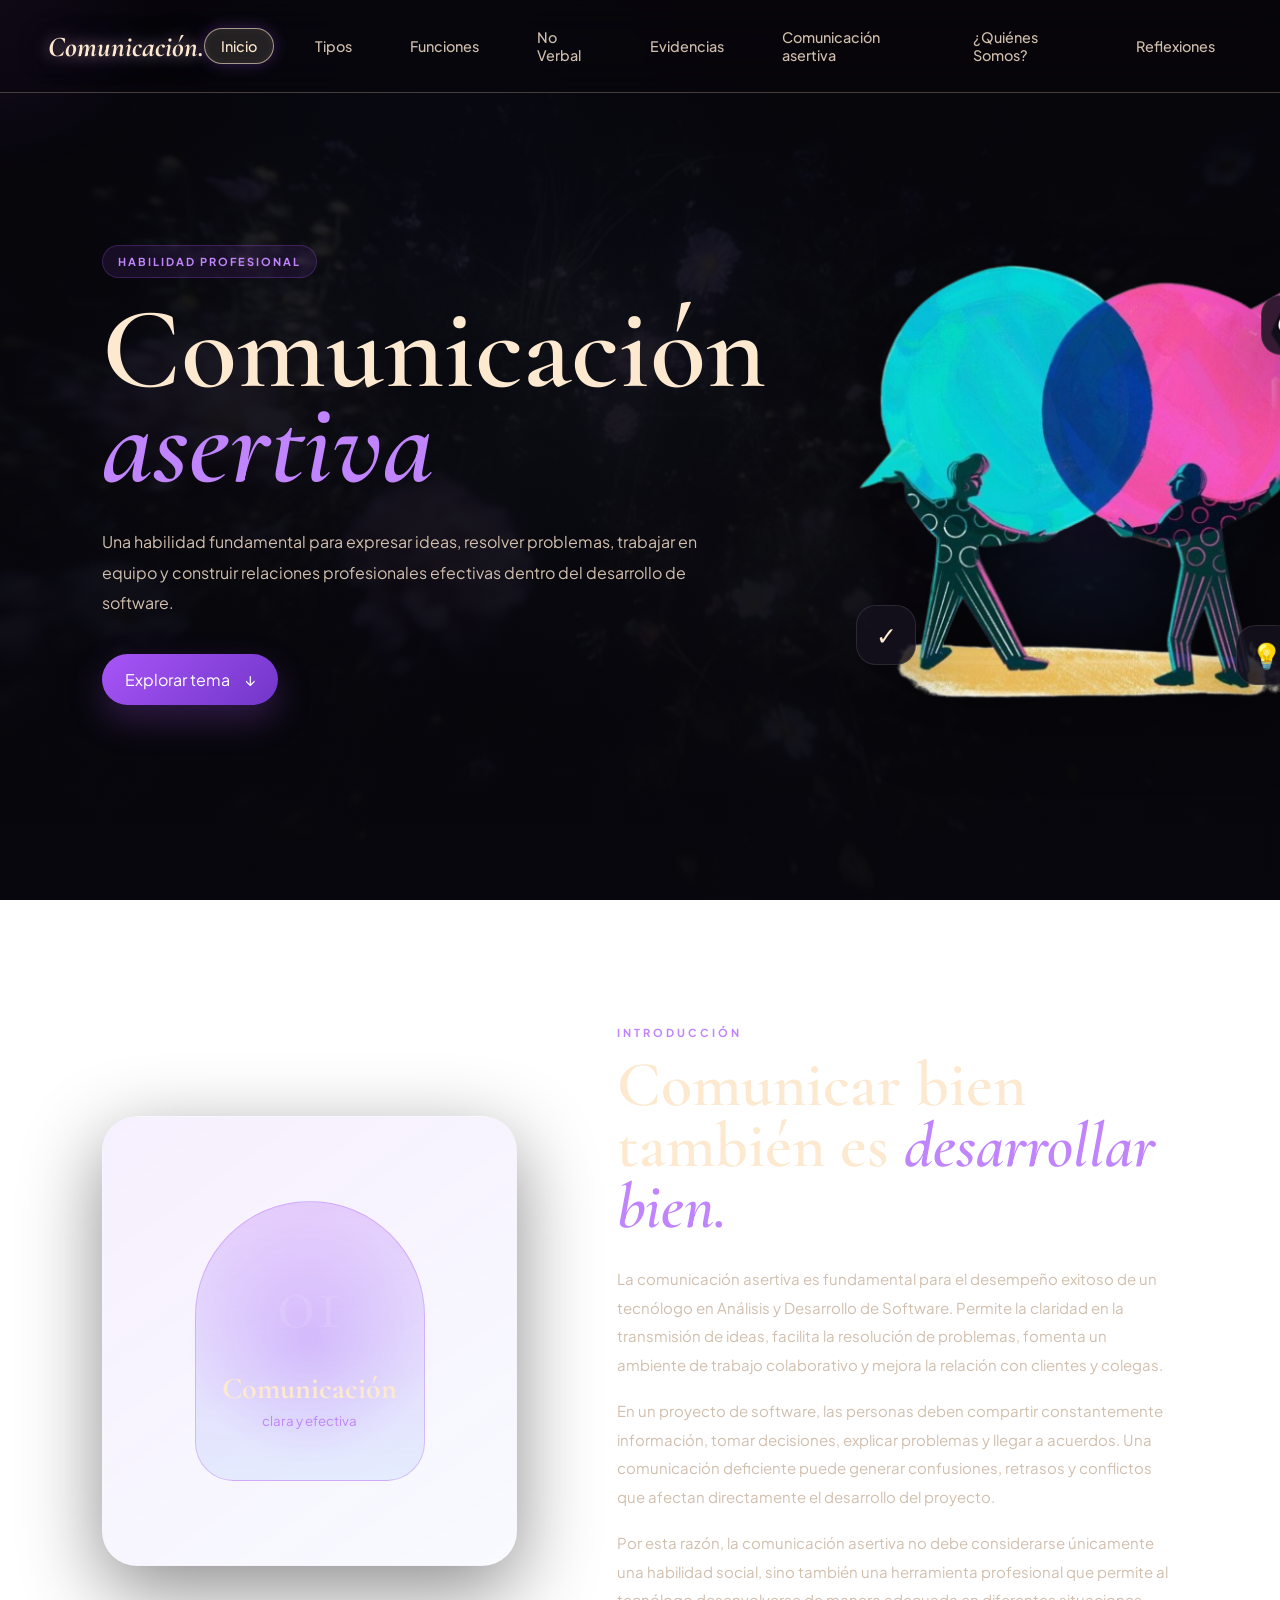
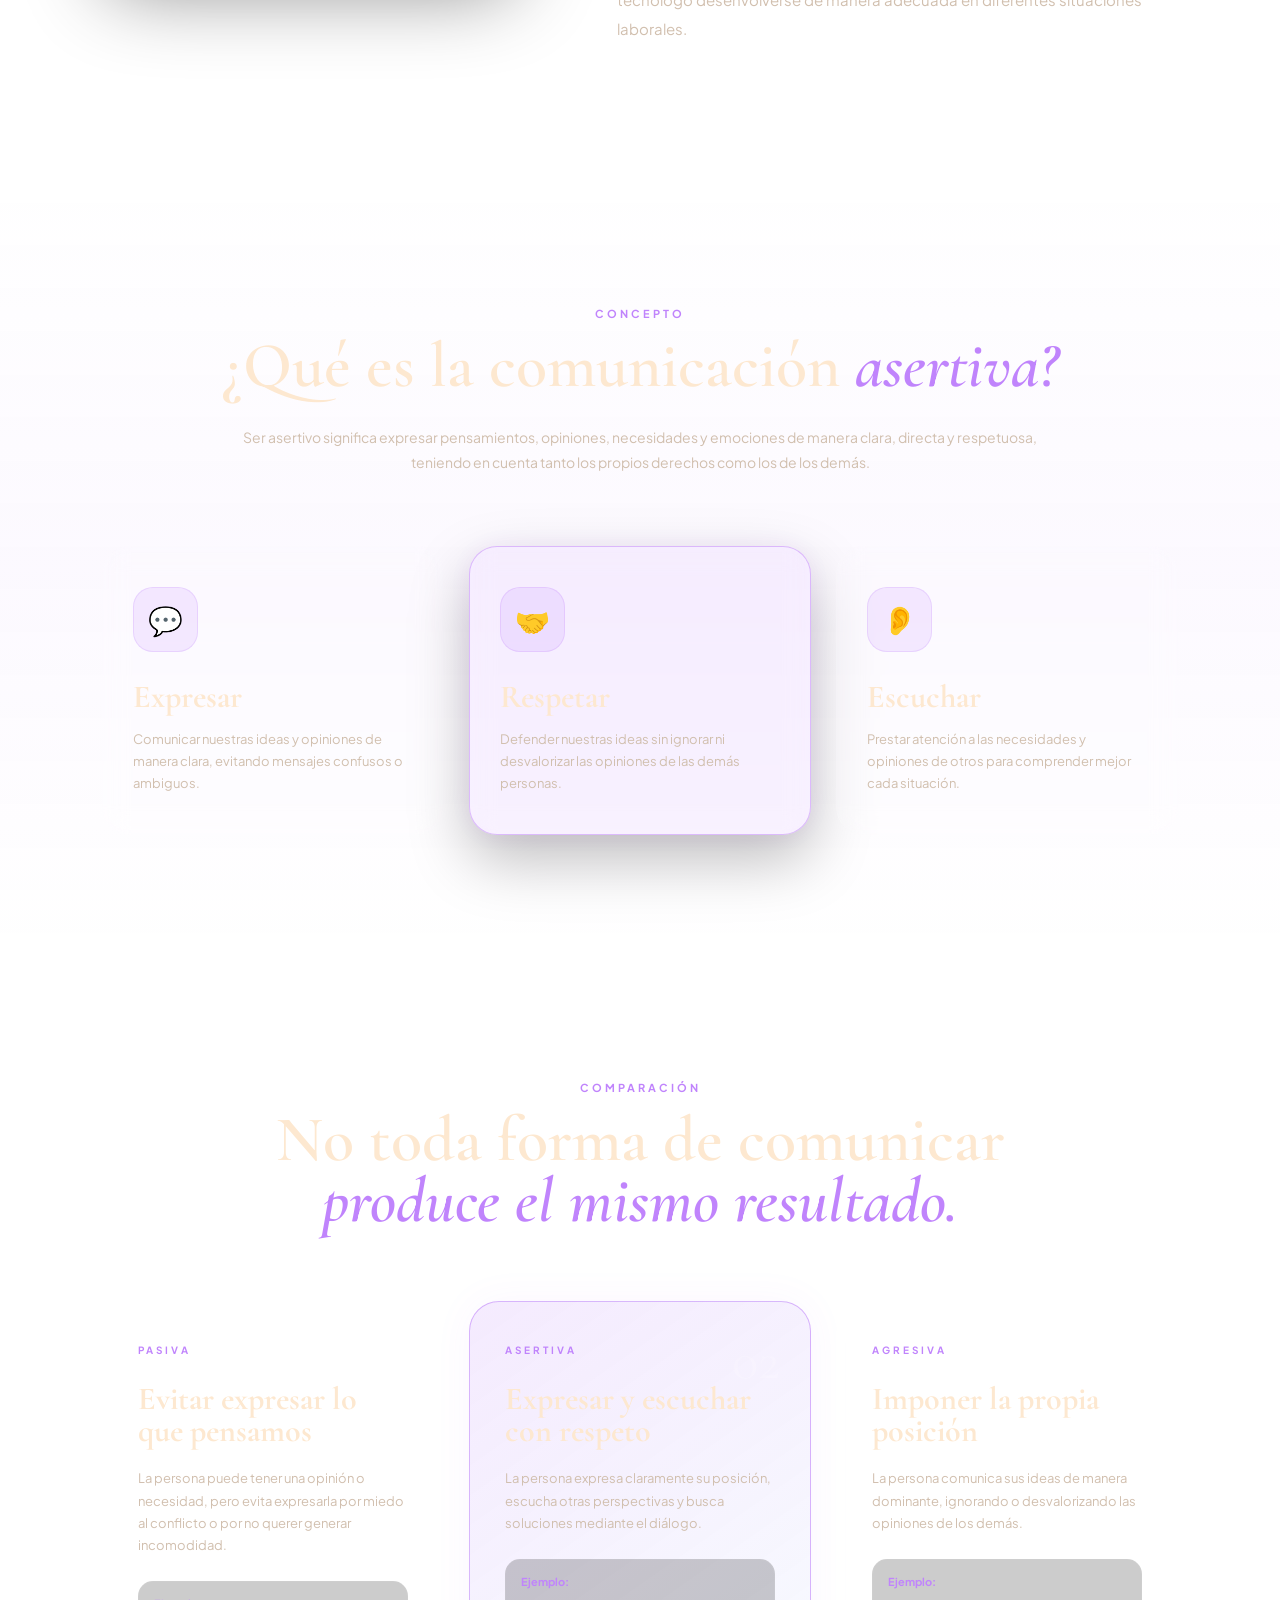
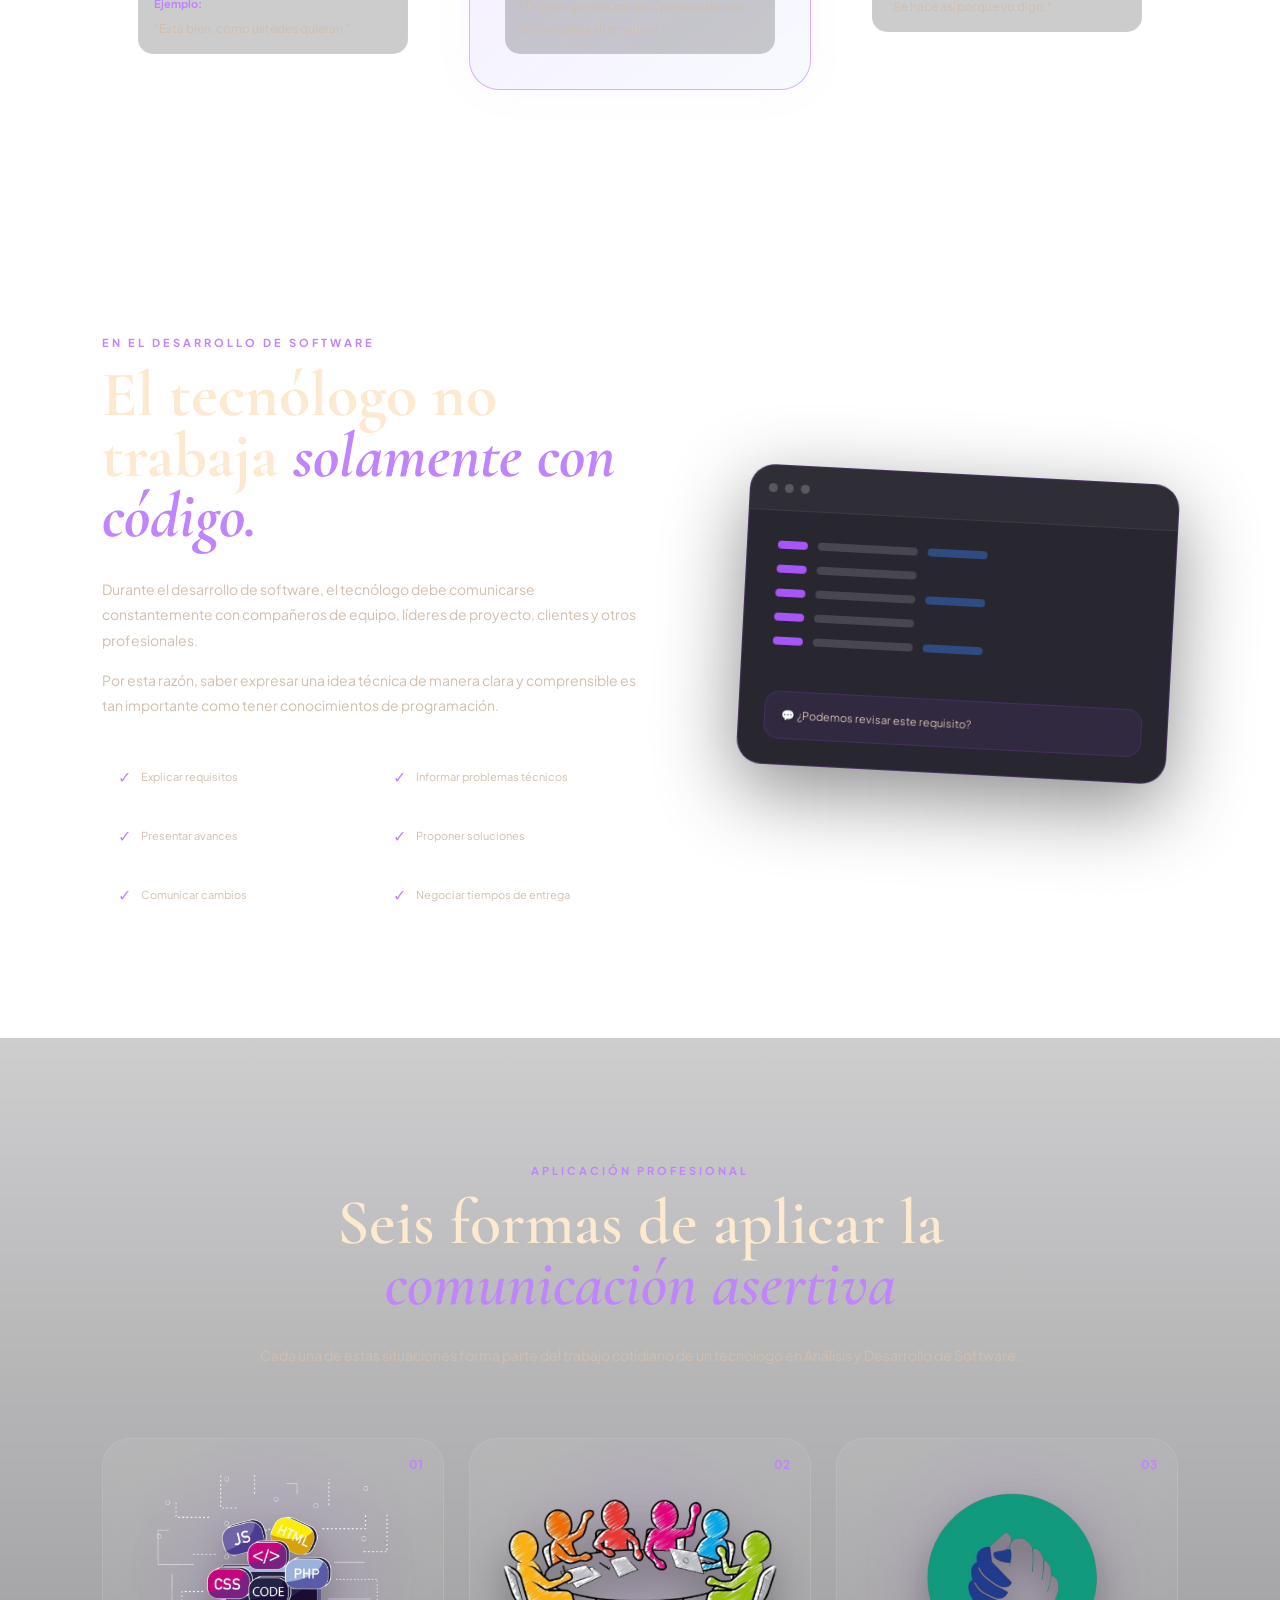
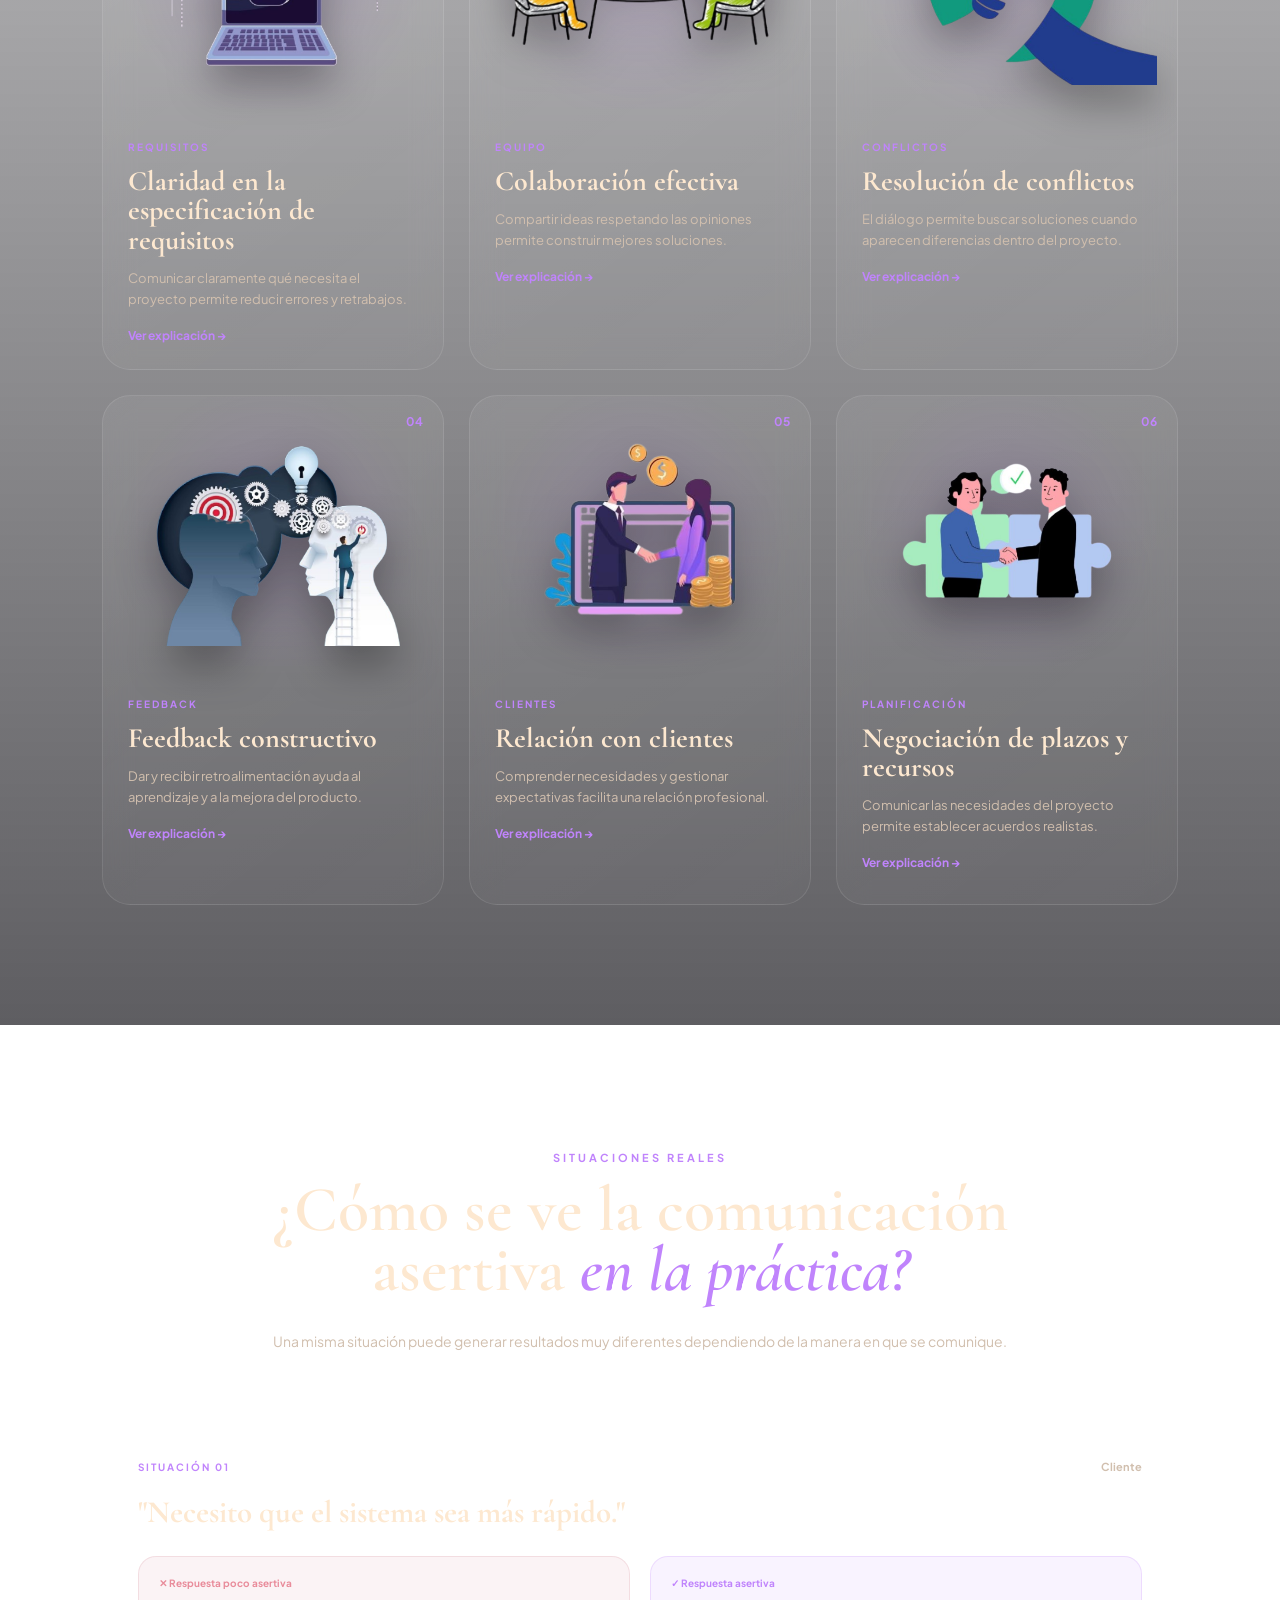
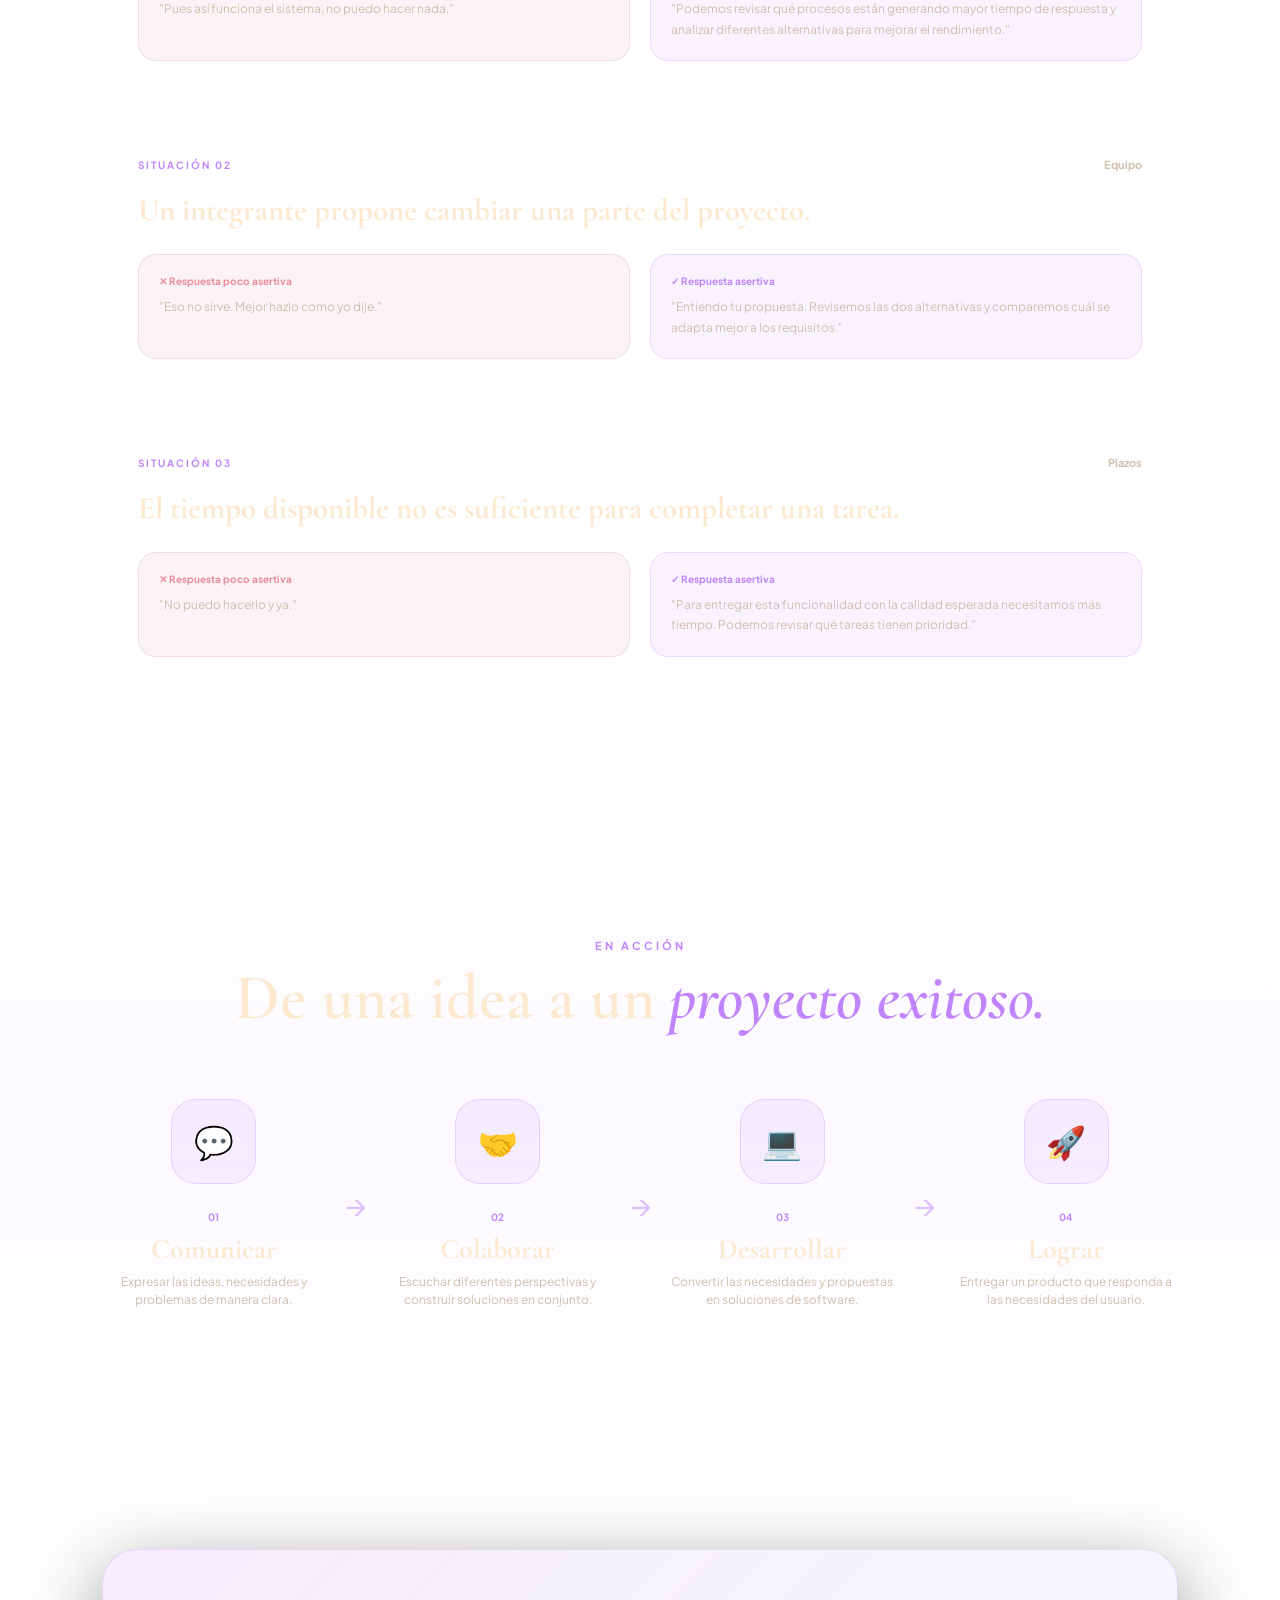
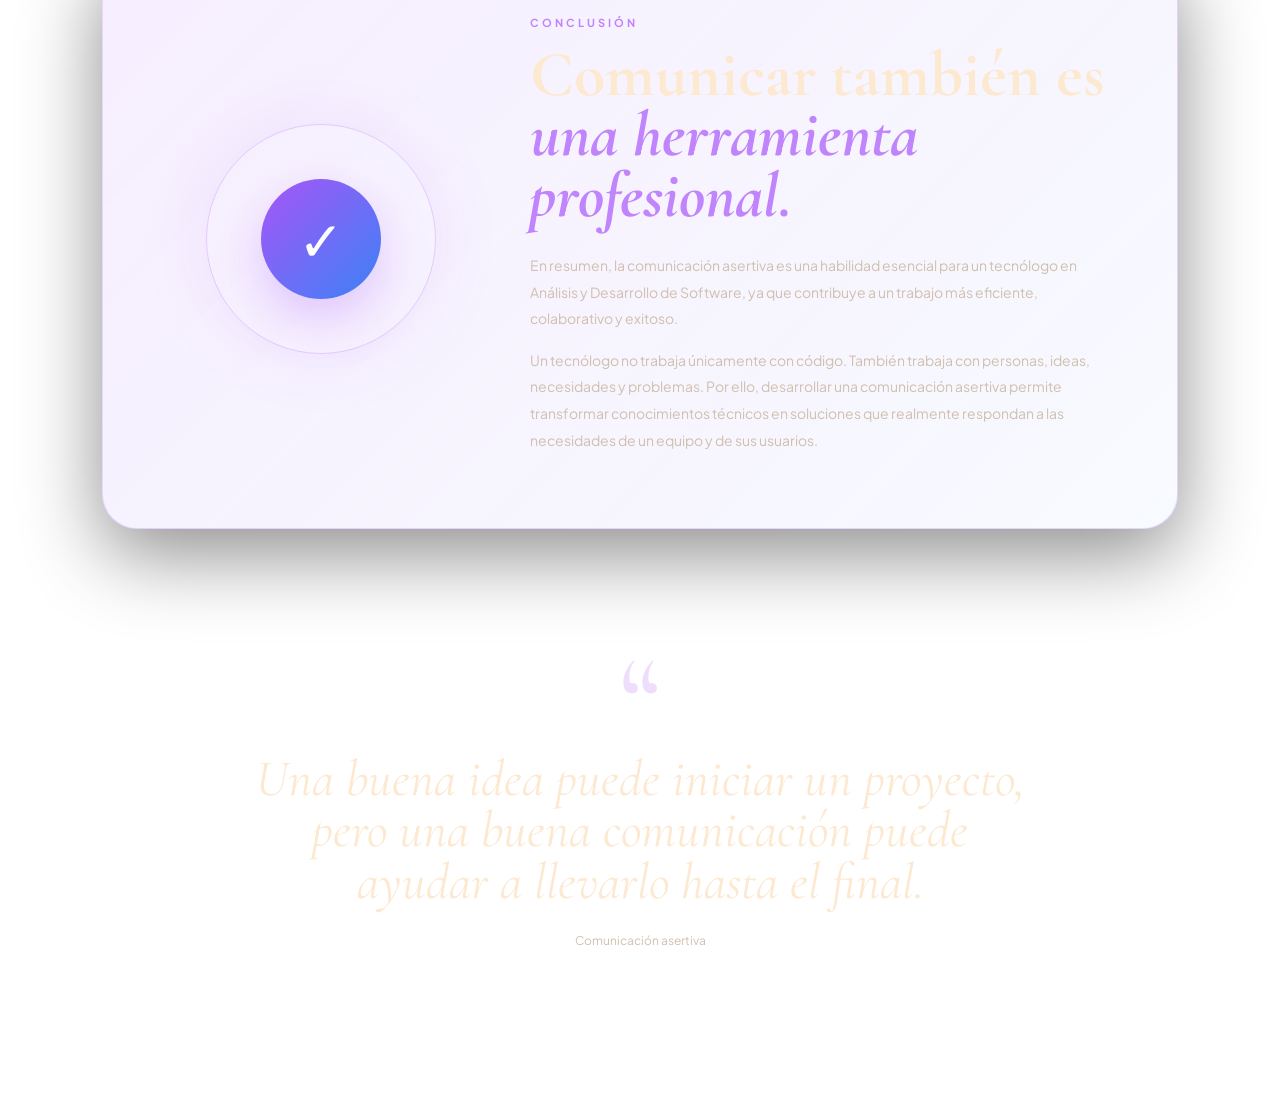
==== commit fdfb0693: "corregir archivos" ====
--- a/comunicacion-asertiva.html
+++ b/comunicacion-asertiva.html
@@ -27,8 +27,7 @@
     <!-- =====================================================
          NAVBAR
          ===================================================== -->
-
-    <nav class="navbar">
+  <nav class="navbar">
 
         <a href="index.html" class="logo">
             Comunicación.
@@ -86,6 +85,7 @@
 
     </nav>
 
+
     </header>
 
 
--- a/css/comunicacion-asertiva.css
+++ b/css/comunicacion-asertiva.css
@@ -1,6 +1,12 @@
-/* =========================================
+/* =========================================================
+   COMUNICACIÓN ASERTIVA
+   Estilo coherente con el resto del Portal de Comunicación
+   ========================================================= */
+
+
+/* =========================================================
    VARIABLES
-========================================= */
+   ========================================================= */
 
 :root {
     --purple: #a855f7;
@@ -20,9 +26,9 @@
 }
 
 
-/* =========================================
+/* =========================================================
    RESET
-========================================= */
+   ========================================================= */
 
 * {
     margin: 0;
@@ -56,9 +62,9 @@
 }
 
 
-/* =========================================
-   PROGRESO
-========================================= */
+/* =========================================================
+   PROGRESO DE SCROLL
+   ========================================================= */
 
 .scroll-progress {
     position: fixed;
@@ -69,19 +75,20 @@
     width: 0%;
     height: 3px;
 
-    background: linear-gradient(
-        90deg,
-        var(--purple),
-        var(--blue)
-    );
+    background:
+        linear-gradient(
+            90deg,
+            var(--purple),
+            var(--blue)
+        );
 
     z-index: 9999;
 }
 
 
-/* =========================================
-   MOUSE
-========================================= */
+/* =========================================================
+   EFECTO DEL MOUSE
+   ========================================================= */
 
 .mouse-glow {
     position: fixed;
@@ -106,9 +113,9 @@
 }
 
 
-/* =========================================
+/* =========================================================
    NAVBAR
-========================================= */
+   ========================================================= */
 
 .navbar {
     position: fixed;
@@ -118,86 +125,136 @@
 
     width: 100%;
 
-    padding: 20px 6%;
-
     display: flex;
+    align-items: center;
     justify-content: space-between;
+
+    padding: 1.2rem 3rem;
+
+    z-index: 1000;
+
+    background: rgba(8, 7, 12, 0.4);
+
+    backdrop-filter: blur(20px);
+    -webkit-backdrop-filter: blur(20px);
+
+    border-bottom: 1px solid rgba(253, 232, 208, 0.25);
+
+    transition:
+        all 0.4s cubic-bezier(0.16, 1, 0.3, 1);
+}
+
+
+/* =========================================================
+   LOGO
+   ========================================================= */
+
+.navbar .logo {
+    font-family: "Cormorant Garamond", Georgia, serif;
+
+    font-size: 1.8rem;
+
+    font-weight: 700;
+
+    font-style: italic;
+
+    color: var(--cream);
+
+    text-decoration: none;
+
+    white-space: nowrap;
+
+    text-shadow:
+        0 0 15px rgba(253, 232, 208, 0.6),
+        0 0 30px rgba(168, 85, 247, 0.5);
+
+    transition:
+        all 0.4s cubic-bezier(0.16, 1, 0.3, 1);
+}
+
+.navbar .logo:hover {
+    color: var(--cream);
+
+    text-shadow:
+        0 0 20px rgba(253, 232, 208, 0.8),
+        0 0 40px rgba(168, 85, 247, 0.8);
+}
+
+
+/* =========================================================
+   LINKS DEL NAVBAR
+   ========================================================= */
+
+.navbar .nav-links {
+    display: flex;
+
     align-items: center;
 
-    z-index: 1000;
-
-    background: rgba(8, 7, 13, 0.55);
-
-    backdrop-filter: blur(18px);
-
-    border-bottom: 1px solid rgba(255,255,255,0.05);
-}
-
-.nav-logo {
+    gap: 1.5rem;
+
+    margin: 0;
+    padding: 0;
+
+    list-style: none;
+}
+
+.navbar .nav-links li {
+    margin: 0;
+    padding: 0;
+}
+
+.navbar .nav-links a {
+    display: inline-block;
+
+    color: var(--cream-muted);
+
+    text-decoration: none;
+
+    font-family:
+        "Plus Jakarta Sans",
+        system-ui,
+        -apple-system,
+        sans-serif;
+
+    font-weight: 500;
+
+    font-size: 0.9rem;
+
+    padding: 0.5rem 1rem;
+
+    border-radius: 20px;
+
+    border: 1px solid transparent;
+
+    transition:
+        all 0.4s cubic-bezier(0.16, 1, 0.3, 1);
+}
+
+.navbar .nav-links a:hover,
+.navbar .nav-links a.active {
     color: var(--cream);
 
-    font-size: 13px;
-
-    font-weight: 700;
-
-    letter-spacing: 3px;
-}
-
-.nav-links {
-    display: flex;
-
-    align-items: center;
-
-    gap: 24px;
-}
-
-.nav-links a {
-    position: relative;
-
-    color: var(--cream-muted);
-
-    text-decoration: none;
-
-    font-size: 12px;
-
-    font-weight: 600;
-
-    transition: .3s;
-}
-
-.nav-links a:hover,
-.nav-links a.active {
-    color: white;
-}
-
-.nav-links a::after {
-    content: "";
-
-    position: absolute;
-
-    bottom: -7px;
-    left: 0;
-
-    width: 0;
-    height: 2px;
-
-    background: var(--purple);
-
-    transition: .3s;
-}
-
-.nav-links a:hover::after,
-.nav-links a.active::after {
-    width: 100%;
-}
-
-
-/* =========================================
+    background: rgba(253, 232, 208, 0.12);
+
+    border-color: rgba(253, 232, 208, 0.6);
+
+    box-shadow:
+        0 0 15px rgba(168, 85, 247, 0.3),
+        inset 0 0 10px rgba(253, 232, 208, 0.05);
+}
+
+.navbar .nav-links a:hover {
+    transform: translateY(-2px);
+}
+
+
+/* =========================================================
    GENERAL
-========================================= */
+   ========================================================= */
 
 main {
     position: relative;
+
     z-index: 1;
 }
 
@@ -220,14 +277,14 @@
 }
 
 
-/* =========================================
+/* =========================================================
    HERO
-========================================= */
+   ========================================================= */
 
 .hero {
     min-height: 100vh;
 
-    padding-top: 150px;
+    padding-top: 170px;
 
     display: grid;
 
@@ -251,9 +308,9 @@
 
     border-radius: 50px;
 
-    background: rgba(168,85,247,.1);
-
-    border: 1px solid rgba(168,85,247,.25);
+    background: rgba(168, 85, 247, 0.1);
+
+    border: 1px solid rgba(168, 85, 247, 0.25);
 
     color: var(--purple-light);
 
@@ -269,7 +326,7 @@
 
     font-size: clamp(70px, 9vw, 130px);
 
-    line-height: .82;
+    line-height: 0.82;
 
     font-weight: 600;
 
@@ -319,22 +376,22 @@
         );
 
     box-shadow:
-        0 15px 35px rgba(168,85,247,.25);
-
-    transition: .3s;
+        0 15px 35px rgba(168, 85, 247, 0.25);
+
+    transition: 0.3s;
 }
 
 .hero-button:hover {
     transform: translateY(-4px);
 
     box-shadow:
-        0 20px 45px rgba(168,85,247,.4);
-}
-
-
-/* =========================================
-   HERO IMAGE
-========================================= */
+        0 20px 45px rgba(168, 85, 247, 0.4);
+}
+
+
+/* =========================================================
+   HERO VISUAL
+   ========================================================= */
 
 .hero-visual {
     position: relative;
@@ -359,8 +416,8 @@
     background:
         radial-gradient(
             circle,
-            rgba(168,85,247,.2),
-            rgba(59,130,246,.08),
+            rgba(168, 85, 247, 0.2),
+            rgba(59, 130, 246, 0.08),
             transparent 70%
         );
 
@@ -387,12 +444,12 @@
 
     filter:
         drop-shadow(
-            0 25px 35px rgba(0,0,0,.45)
+            0 25px 35px rgba(0, 0, 0, 0.45)
         );
 
     animation: floating 5s ease-in-out infinite;
 
-    transition: .5s;
+    transition: 0.5s;
 }
 
 .hero-image:hover {
@@ -412,9 +469,9 @@
 
     border-radius: 20px;
 
-    background: rgba(20,17,30,.85);
-
-    border: 1px solid rgba(255,255,255,.1);
+    background: rgba(20, 17, 30, 0.85);
+
+    border: 1px solid rgba(255, 255, 255, 0.1);
 
     box-shadow: var(--shadow);
 
@@ -443,14 +500,14 @@
 }
 
 
-/* =========================================
-   INTRO
-========================================= */
+/* =========================================================
+   INTRODUCCIÓN
+   ========================================================= */
 
 .intro-section {
     display: grid;
 
-    grid-template-columns: .85fr 1.15fr;
+    grid-template-columns: 0.85fr 1.15fr;
 
     gap: 100px;
 
@@ -474,8 +531,8 @@
     background:
         linear-gradient(
             145deg,
-            rgba(168,85,247,.09),
-            rgba(59,130,246,.04)
+            rgba(168, 85, 247, 0.09),
+            rgba(59, 130, 246, 0.04)
         );
 
     border: 1px solid var(--border);
@@ -494,7 +551,7 @@
     background:
         radial-gradient(
             circle,
-            rgba(168,85,247,.25),
+            rgba(168, 85, 247, 0.25),
             transparent 70%
         );
 }
@@ -519,11 +576,11 @@
     background:
         linear-gradient(
             180deg,
-            rgba(168,85,247,.25),
-            rgba(59,130,246,.1)
+            rgba(168, 85, 247, 0.25),
+            rgba(59, 130, 246, 0.1)
         );
 
-    border: 1px solid rgba(168,85,247,.3);
+    border: 1px solid rgba(168, 85, 247, 0.3);
 
     text-align: center;
 }
@@ -533,7 +590,7 @@
 
     font-size: 80px;
 
-    color: rgba(255,255,255,.1);
+    color: rgba(255, 255, 255, 0.1);
 }
 
 .image-placeholder strong {
@@ -558,7 +615,7 @@
 
     font-size: clamp(45px, 5vw, 72px);
 
-    line-height: .95;
+    line-height: 0.95;
 
     font-weight: 600;
 
@@ -583,16 +640,16 @@
 }
 
 
-/* =========================================
+/* =========================================================
    DEFINITION
-========================================= */
+   ========================================================= */
 
 .definition-section {
     background:
         linear-gradient(
             180deg,
             transparent,
-            rgba(168,85,247,.035),
+            rgba(168, 85, 247, 0.035),
             transparent
         );
 }
@@ -632,22 +689,26 @@
 
     border-radius: 28px;
 
-    background:
-        rgba(255,255,255,.035);
+    background: rgba(255, 255, 255, 0.035);
 
     border: 1px solid var(--border);
 
-    transition: .4s;
+    backdrop-filter: blur(12px);
+
+    transition: 0.4s;
 }
 
 .definition-card:hover,
 .definition-card.active-card {
     transform: translateY(-8px);
 
-    border-color: rgba(168,85,247,.35);
-
-    background:
-        rgba(168,85,247,.07);
+    border-color: rgba(168, 85, 247, 0.35);
+
+    background: rgba(168, 85, 247, 0.07);
+
+    box-shadow:
+        0 25px 60px rgba(0, 0, 0, 0.25),
+        0 0 30px rgba(168, 85, 247, 0.06);
 }
 
 .definition-icon {
@@ -663,7 +724,9 @@
 
     border-radius: 20px;
 
-    background: rgba(168,85,247,.1);
+    background: rgba(168, 85, 247, 0.1);
+
+    border: 1px solid rgba(168, 85, 247, 0.15);
 
     font-size: 28px;
 }
@@ -685,9 +748,9 @@
 }
 
 
-/* =========================================
-   TIPOS
-========================================= */
+/* =========================================================
+   TIPOS DE COMUNICACIÓN
+   ========================================================= */
 
 .types-grid {
     max-width: 1150px;
@@ -710,28 +773,38 @@
 
     border-radius: 30px;
 
-    background: rgba(255,255,255,.035);
+    background: rgba(255, 255, 255, 0.035);
 
     border: 1px solid var(--border);
 
+    backdrop-filter: blur(12px);
+
     overflow: hidden;
 
-    transition: .4s;
+    transition: 0.4s;
 }
 
 .type-card:hover {
     transform: translateY(-8px);
+
+    border-color: rgba(168, 85, 247, 0.25);
+
+    box-shadow:
+        0 25px 60px rgba(0, 0, 0, 0.25);
 }
 
 .type-card.assertive {
-    border-color: rgba(168,85,247,.4);
+    border-color: rgba(168, 85, 247, 0.4);
 
     background:
         linear-gradient(
             145deg,
-            rgba(168,85,247,.12),
-            rgba(59,130,246,.04)
+            rgba(168, 85, 247, 0.12),
+            rgba(59, 130, 246, 0.04)
         );
+
+    box-shadow:
+        0 0 40px rgba(168, 85, 247, 0.05);
 }
 
 .type-number {
@@ -740,7 +813,7 @@
     top: 25px;
     right: 30px;
 
-    color: rgba(255,255,255,.15);
+    color: rgba(255, 255, 255, 0.15);
 
     font-family: "Cormorant Garamond", serif;
 
@@ -784,7 +857,9 @@
 
     border-radius: 15px;
 
-    background: rgba(0,0,0,.2);
+    background: rgba(0, 0, 0, 0.2);
+
+    border: 1px solid rgba(255, 255, 255, 0.04);
 }
 
 .type-example strong {
@@ -806,14 +881,14 @@
 }
 
 
-/* =========================================
+/* =========================================================
    SOFTWARE
-========================================= */
+   ========================================================= */
 
 .software-section {
     display: grid;
 
-    grid-template-columns: 1.1fr .9fr;
+    grid-template-columns: 1.1fr 0.9fr;
 
     align-items: center;
 
@@ -825,7 +900,7 @@
 
     font-size: clamp(45px, 5vw, 72px);
 
-    line-height: .95;
+    line-height: 0.95;
 
     margin-bottom: 30px;
 }
@@ -867,9 +942,19 @@
 
     border-radius: 12px;
 
-    background: rgba(255,255,255,.035);
-
-    border: 1px solid rgba(255,255,255,.05);
+    background: rgba(255, 255, 255, 0.035);
+
+    border: 1px solid rgba(255, 255, 255, 0.05);
+
+    transition: 0.3s;
+}
+
+.software-list div:hover {
+    border-color: rgba(168, 85, 247, 0.25);
+
+    background: rgba(168, 85, 247, 0.06);
+
+    transform: translateX(4px);
 }
 
 .software-list span {
@@ -895,9 +980,9 @@
 
     border-radius: 25px;
 
-    background: #11101a;
-
-    border: 1px solid rgba(168,85,247,.25);
+    background: rgba(17, 16, 26, 0.9);
+
+    border: 1px solid rgba(168, 85, 247, 0.25);
 
     box-shadow: var(--shadow);
 
@@ -905,7 +990,9 @@
 
     transform: rotate(3deg);
 
-    transition: .4s;
+    transition: 0.4s;
+
+    backdrop-filter: blur(15px);
 }
 
 .code-window:hover {
@@ -923,9 +1010,9 @@
 
     padding-left: 18px;
 
-    background: rgba(255,255,255,.03);
-
-    border-bottom: 1px solid rgba(255,255,255,.06);
+    background: rgba(255, 255, 255, 0.03);
+
+    border-bottom: 1px solid rgba(255, 255, 255, 0.06);
 }
 
 .window-header span {
@@ -934,7 +1021,7 @@
 
     border-radius: 50%;
 
-    background: rgba(255,255,255,.2);
+    background: rgba(255, 255, 255, 0.2);
 }
 
 .code-lines {
@@ -968,13 +1055,13 @@
 .code-lines b {
     width: 100px;
 
-    background: rgba(255,255,255,.15);
+    background: rgba(255, 255, 255, 0.15);
 }
 
 .code-lines em {
     width: 60px;
 
-    background: rgba(59,130,246,.4);
+    background: rgba(59, 130, 246, 0.4);
 }
 
 .code-message {
@@ -984,9 +1071,9 @@
 
     border-radius: 15px;
 
-    background: rgba(168,85,247,.08);
-
-    border: 1px solid rgba(168,85,247,.15);
+    background: rgba(168, 85, 247, 0.08);
+
+    border: 1px solid rgba(168, 85, 247, 0.15);
 
     color: var(--cream-muted);
 
@@ -994,15 +1081,15 @@
 }
 
 
-/* =========================================
+/* =========================================================
    BENEFICIOS
-========================================= */
+   ========================================================= */
 
 .benefits-section {
     background:
         linear-gradient(
-            rgba(8,7,13,.2),
-            rgba(8,7,13,.65)
+            rgba(8, 7, 13, 0.2),
+            rgba(8, 7, 13, 0.65)
         );
 }
 
@@ -1030,8 +1117,8 @@
     background:
         linear-gradient(
             145deg,
-            rgba(255,255,255,.065),
-            rgba(255,255,255,.025)
+            rgba(255, 255, 255, 0.065),
+            rgba(255, 255, 255, 0.025)
         );
 
     border: 1px solid var(--border);
@@ -1039,19 +1126,21 @@
     backdrop-filter: blur(15px);
 
     transition:
-        transform .4s ease,
-        border-color .4s ease,
-        box-shadow .4s ease;
+        transform 0.4s ease,
+        border-color 0.4s ease,
+        box-shadow 0.4s ease;
 
     cursor: pointer;
 }
 
 .benefit-card:hover {
-    border-color: rgba(168,85,247,.45);
+    transform: translateY(-8px);
+
+    border-color: rgba(168, 85, 247, 0.45);
 
     box-shadow:
-        0 30px 70px rgba(0,0,0,.35),
-        0 0 40px rgba(168,85,247,.08);
+        0 30px 70px rgba(0, 0, 0, 0.35),
+        0 0 40px rgba(168, 85, 247, 0.08);
 }
 
 .card-number {
@@ -1082,7 +1171,7 @@
     background:
         radial-gradient(
             circle,
-            rgba(168,85,247,.1),
+            rgba(168, 85, 247, 0.1),
             transparent 70%
         );
 }
@@ -1095,10 +1184,10 @@
 
     filter:
         drop-shadow(
-            0 20px 20px rgba(0,0,0,.3)
+            0 20px 20px rgba(0, 0, 0, 0.3)
         );
 
-    transition: .5s;
+    transition: 0.5s;
 }
 
 .benefit-card:hover .card-image img {
@@ -1155,12 +1244,20 @@
     font-weight: 700;
 
     cursor: pointer;
-}
-
-
-/* =========================================
+
+    transition: 0.3s;
+}
+
+.open-card:hover {
+    color: var(--cream);
+
+    transform: translateX(4px);
+}
+
+
+/* =========================================================
    EJEMPLOS
-========================================= */
+   ========================================================= */
 
 .examples-container {
     max-width: 1100px;
@@ -1177,17 +1274,22 @@
 
     border-radius: 25px;
 
-    background: rgba(255,255,255,.035);
+    background: rgba(255, 255, 255, 0.035);
 
     border: 1px solid var(--border);
 
-    transition: .4s;
+    backdrop-filter: blur(12px);
+
+    transition: 0.4s;
 }
 
 .example-card:hover {
-    border-color: rgba(168,85,247,.3);
-
-    transform: translateX(5px);
+    border-color: rgba(168, 85, 247, 0.3);
+
+    transform: translateY(-5px);
+
+    box-shadow:
+        0 25px 60px rgba(0, 0, 0, 0.25);
 }
 
 .example-header {
@@ -1240,15 +1342,15 @@
 }
 
 .bad-example {
-    background: rgba(180,60,80,.06);
-
-    border: 1px solid rgba(180,60,80,.12);
+    background: rgba(180, 60, 80, 0.06);
+
+    border: 1px solid rgba(180, 60, 80, 0.12);
 }
 
 .good-example {
-    background: rgba(168,85,247,.07);
-
-    border: 1px solid rgba(168,85,247,.15);
+    background: rgba(168, 85, 247, 0.07);
+
+    border: 1px solid rgba(168, 85, 247, 0.15);
 }
 
 .bad-example span,
@@ -1280,16 +1382,16 @@
 }
 
 
-/* =========================================
+/* =========================================================
    PROCESO
-========================================= */
+   ========================================================= */
 
 .process-section {
     background:
         linear-gradient(
             180deg,
             transparent,
-            rgba(168,85,247,.035),
+            rgba(168, 85, 247, 0.035),
             transparent
         );
 }
@@ -1329,17 +1431,20 @@
 
     font-size: 32px;
 
-    background: rgba(168,85,247,.08);
-
-    border: 1px solid rgba(168,85,247,.2);
-
-    transition: .4s;
+    background: rgba(168, 85, 247, 0.08);
+
+    border: 1px solid rgba(168, 85, 247, 0.2);
+
+    transition: 0.4s;
 }
 
 .process-item:hover .process-icon {
     transform: translateY(-8px) rotate(4deg);
 
-    background: rgba(168,85,247,.15);
+    background: rgba(168, 85, 247, 0.15);
+
+    box-shadow:
+        0 15px 35px rgba(168, 85, 247, 0.12);
 }
 
 .process-item > span {
@@ -1373,13 +1478,13 @@
 
     font-size: 30px;
 
-    opacity: .5;
-}
-
-
-/* =========================================
+    opacity: 0.5;
+}
+
+
+/* =========================================================
    CONCLUSIÓN
-========================================= */
+   ========================================================= */
 
 .conclusion-section {
     padding-bottom: 80px;
@@ -1394,7 +1499,7 @@
 
     display: grid;
 
-    grid-template-columns: .7fr 1.3fr;
+    grid-template-columns: 0.7fr 1.3fr;
 
     align-items: center;
 
@@ -1405,13 +1510,15 @@
     background:
         linear-gradient(
             135deg,
-            rgba(168,85,247,.1),
-            rgba(59,130,246,.04)
+            rgba(168, 85, 247, 0.1),
+            rgba(59, 130, 246, 0.04)
         );
 
-    border: 1px solid rgba(168,85,247,.2);
+    border: 1px solid rgba(168, 85, 247, 0.2);
 
     box-shadow: var(--shadow);
+
+    backdrop-filter: blur(15px);
 }
 
 .conclusion-visual {
@@ -1431,10 +1538,10 @@
 
     border-radius: 50%;
 
-    border: 1px solid rgba(168,85,247,.25);
+    border: 1px solid rgba(168, 85, 247, 0.25);
 
     box-shadow:
-        0 0 70px rgba(168,85,247,.1);
+        0 0 70px rgba(168, 85, 247, 0.1);
 
     animation: rotateOrbit 12s linear infinite;
 }
@@ -1462,7 +1569,7 @@
     font-size: 55px;
 
     box-shadow:
-        0 20px 50px rgba(168,85,247,.3);
+        0 20px 50px rgba(168, 85, 247, 0.3);
 
     animation: counterRotate 12s linear infinite;
 }
@@ -1472,7 +1579,7 @@
 
     font-size: clamp(45px, 5vw, 70px);
 
-    line-height: .95;
+    line-height: 0.95;
 
     margin-bottom: 25px;
 }
@@ -1494,9 +1601,9 @@
 }
 
 
-/* =========================================
-   FRASE
-========================================= */
+/* =========================================================
+   FRASE FINAL
+   ========================================================= */
 
 .quote-section {
     max-width: 1000px;
@@ -1515,9 +1622,9 @@
 
     font-size: 130px;
 
-    line-height: .5;
-
-    color: rgba(168,85,247,.2);
+    line-height: 0.5;
+
+    color: rgba(168, 85, 247, 0.2);
 }
 
 .quote-section p {
@@ -1541,9 +1648,9 @@
 }
 
 
-/* =========================================
+/* =========================================================
    MODAL
-========================================= */
+   ========================================================= */
 
 .modal {
     position: fixed;
@@ -1561,7 +1668,7 @@
 
     opacity: 0;
 
-    transition: .3s;
+    transition: 0.3s;
 
     z-index: 2000;
 }
@@ -1577,7 +1684,7 @@
 
     inset: 0;
 
-    background: rgba(0,0,0,.75);
+    background: rgba(0, 0, 0, 0.75);
 
     backdrop-filter: blur(10px);
 }
@@ -1598,14 +1705,14 @@
             #0d0b13
         );
 
-    border: 1px solid rgba(168,85,247,.3);
+    border: 1px solid rgba(168, 85, 247, 0.3);
 
     box-shadow:
-        0 40px 100px rgba(0,0,0,.65);
-
-    transform: translateY(30px) scale(.96);
-
-    transition: .4s;
+        0 40px 100px rgba(0, 0, 0, 0.65);
+
+    transform: translateY(30px) scale(0.96);
+
+    transition: 0.4s;
 
     z-index: 2;
 }
@@ -1625,9 +1732,9 @@
 
     border-radius: 50%;
 
-    border: 1px solid rgba(255,255,255,.1);
-
-    background: rgba(255,255,255,.05);
+    border: 1px solid rgba(255, 255, 255, 0.1);
+
+    background: rgba(255, 255, 255, 0.05);
 
     color: white;
 
@@ -1635,7 +1742,7 @@
 
     cursor: pointer;
 
-    transition: .3s;
+    transition: 0.3s;
 }
 
 .modal-close:hover {
@@ -1709,9 +1816,9 @@
 
     border-radius: 18px;
 
-    background: rgba(168,85,247,.07);
-
-    border: 1px solid rgba(168,85,247,.12);
+    background: rgba(168, 85, 247, 0.07);
+
+    border: 1px solid rgba(168, 85, 247, 0.12);
 }
 
 .modal-tip span {
@@ -1727,9 +1834,9 @@
 }
 
 
-/* =========================================
+/* =========================================================
    ANIMACIONES
-========================================= */
+   ========================================================= */
 
 .reveal {
     opacity: 0;
@@ -1737,8 +1844,8 @@
     transform: translateY(35px);
 
     transition:
-        opacity .8s ease,
-        transform .8s ease;
+        opacity 0.8s ease,
+        transform 0.8s ease;
 }
 
 .reveal.visible {
@@ -1760,6 +1867,7 @@
 }
 
 @keyframes rotateOrbit {
+
     from {
         transform: rotate(0deg);
     }
@@ -1770,6 +1878,7 @@
 }
 
 @keyframes counterRotate {
+
     from {
         transform: rotate(0deg);
     }
@@ -1780,18 +1889,24 @@
 }
 
 
-/* =========================================
+/* =========================================================
    RESPONSIVE
-========================================= */
+   ========================================================= */
 
 @media (max-width: 1100px) {
 
-    .nav-links {
-        gap: 12px;
-    }
-
-    .nav-links a {
-        font-size: 10px;
+    .navbar {
+        padding: 1.1rem 2rem;
+    }
+
+    .navbar .nav-links {
+        gap: 0.7rem;
+    }
+
+    .navbar .nav-links a {
+        padding: 0.45rem 0.65rem;
+
+        font-size: 0.78rem;
     }
 
     .benefits-grid {
@@ -1812,15 +1927,33 @@
 }
 
 
+@media (max-width: 900px) {
+
+    .navbar {
+        padding: 1rem 1.5rem;
+    }
+
+    .navbar .nav-links {
+        gap: 0.4rem;
+    }
+
+    .navbar .nav-links a {
+        padding: 0.4rem 0.55rem;
+
+        font-size: 0.75rem;
+    }
+
+    .navbar .logo {
+        font-size: 1.5rem;
+    }
+
+    .hero {
+        padding-top: 155px;
+    }
+}
+
+
 @media (max-width: 800px) {
-
-    .navbar {
-        padding: 18px 5%;
-    }
-
-    .nav-links {
-        display: none;
-    }
 
     section {
         padding: 90px 6%;
@@ -1831,7 +1964,7 @@
 
         text-align: center;
 
-        padding-top: 130px;
+        padding-top: 150px;
     }
 
     .hero-content {
@@ -1902,7 +2035,52 @@
 }
 
 
+@media (max-width: 700px) {
+
+    .navbar {
+        flex-direction: column;
+
+        gap: 0.5rem;
+
+        padding: 1rem;
+    }
+
+    .navbar .nav-links {
+        width: 100%;
+
+        justify-content: center;
+
+        flex-wrap: wrap;
+
+        gap: 0.4rem;
+    }
+
+    .navbar .nav-links a {
+        font-size: 0.7rem;
+
+        padding: 0.35rem 0.5rem;
+    }
+
+    .navbar .logo {
+        font-size: 1.5rem;
+    }
+
+    .hero {
+        padding-top: 190px;
+    }
+}
+
+
 @media (max-width: 500px) {
+
+    section {
+        padding-left: 1.5rem;
+        padding-right: 1.5rem;
+    }
+
+    .hero {
+        padding-top: 200px;
+    }
 
     .hero h1 {
         font-size: 70px;
@@ -1923,219 +2101,12 @@
     }
 
     .floating-element {
-        transform: scale(.8);
-    }
-}
-
-/* =========================================================
-   NAVBAR
-   Mismo estilo visual del index.css
-   ========================================================= */
-
-.navbar {
-    position: fixed;
-    top: 0;
-    left: 0;
-
-    width: 100%;
-
-    display: flex;
-    align-items: center;
-    justify-content: space-between;
-
-    padding: 20px 6%;
-
-    z-index: 1000;
-
-    background: rgba(8, 7, 13, 0.55);
-
-    backdrop-filter: blur(18px);
-    -webkit-backdrop-filter: blur(18px);
-
-    border-bottom: 1px solid rgba(255, 255, 255, 0.08);
-}
-
-
-/* =========================================================
-   LOGO
-   ========================================================= */
-
-.navbar .logo {
-    color: var(--cream);
-
-    text-decoration: none;
-
-    font-family: "Plus Jakarta Sans", sans-serif;
-
-    font-size: 13px;
-    font-weight: 800;
-
-    letter-spacing: 3px;
-
-    white-space: nowrap;
-
-    transition: color 0.3s ease;
-}
-
-.navbar .logo:hover {
-    color: var(--purple-light);
-}
-
-
-/* =========================================================
-   ENLACES
-   ========================================================= */
-
-.navbar .nav-links {
-    display: flex;
-    align-items: center;
-
-    gap: 24px;
-
-    margin: 0;
-    padding: 0;
-
-    list-style: none;
-}
-
-.navbar .nav-links li {
-    margin: 0;
-    padding: 0;
-}
-
-.navbar .nav-links a {
-    position: relative;
-
-    display: inline-block;
-
-    padding: 5px 0;
-
-    color: var(--cream-muted);
-
-    text-decoration: none;
-
-    font-family: "Plus Jakarta Sans", sans-serif;
-
-    font-size: 12px;
-    font-weight: 600;
-
-    transition:
-        color 0.3s ease,
-        transform 0.3s ease;
-}
-
-
-/* Línea inferior */
-
-.navbar .nav-links a::after {
-    content: "";
-
-    position: absolute;
-
-    left: 0;
-    bottom: -4px;
-
-    width: 0;
-    height: 2px;
-
-    border-radius: 10px;
-
-    background: linear-gradient(
-        90deg,
-        var(--purple),
-        var(--blue)
-    );
-
-    box-shadow:
-        0 0 8px rgba(168, 85, 247, 0.45);
-
-    transition: width 0.3s ease;
-}
-
-
-/* Hover */
-
-.navbar .nav-links a:hover {
-    color: #ffffff;
-}
-
-.navbar .nav-links a:hover::after {
-    width: 100%;
-}
-
-
-/* Página actual */
-
-.navbar .nav-links a.active {
-    color: #ffffff;
-}
-
-.navbar .nav-links a.active::after {
-    width: 100%;
-}
-
-
-/* =========================================================
-   RESPONSIVE NAVBAR
-   ========================================================= */
-
-@media (max-width: 900px) {
-
-    .navbar {
-        padding: 18px 5%;
-    }
-
-    .navbar .nav-links {
-        gap: 16px;
+        transform: scale(0.8);
     }
 
     .navbar .nav-links a {
-        font-size: 11px;
-    }
-}
-
-
-@media (max-width: 700px) {
-
-    .navbar {
-        flex-direction: column;
-
-        gap: 12px;
-
-        padding: 16px 5%;
-    }
-
-    .navbar .nav-links {
-        justify-content: center;
-
-        flex-wrap: wrap;
-
-        gap: 9px 16px;
-    }
-
-    .navbar .nav-links a {
-        font-size: 10px;
-    }
-}
-
-
-@media (max-width: 450px) {
-
-    .navbar {
-        padding: 14px 4%;
-    }
-
-    .navbar .logo {
-        font-size: 12px;
-
-        letter-spacing: 2.5px;
-    }
-
-    .navbar .nav-links {
-        gap: 7px 11px;
-    }
-
-    .navbar .nav-links a {
-        font-size: 9px;
+        font-size: 0.68rem;
+
+        padding: 0.3rem 0.45rem;
     }
 }
